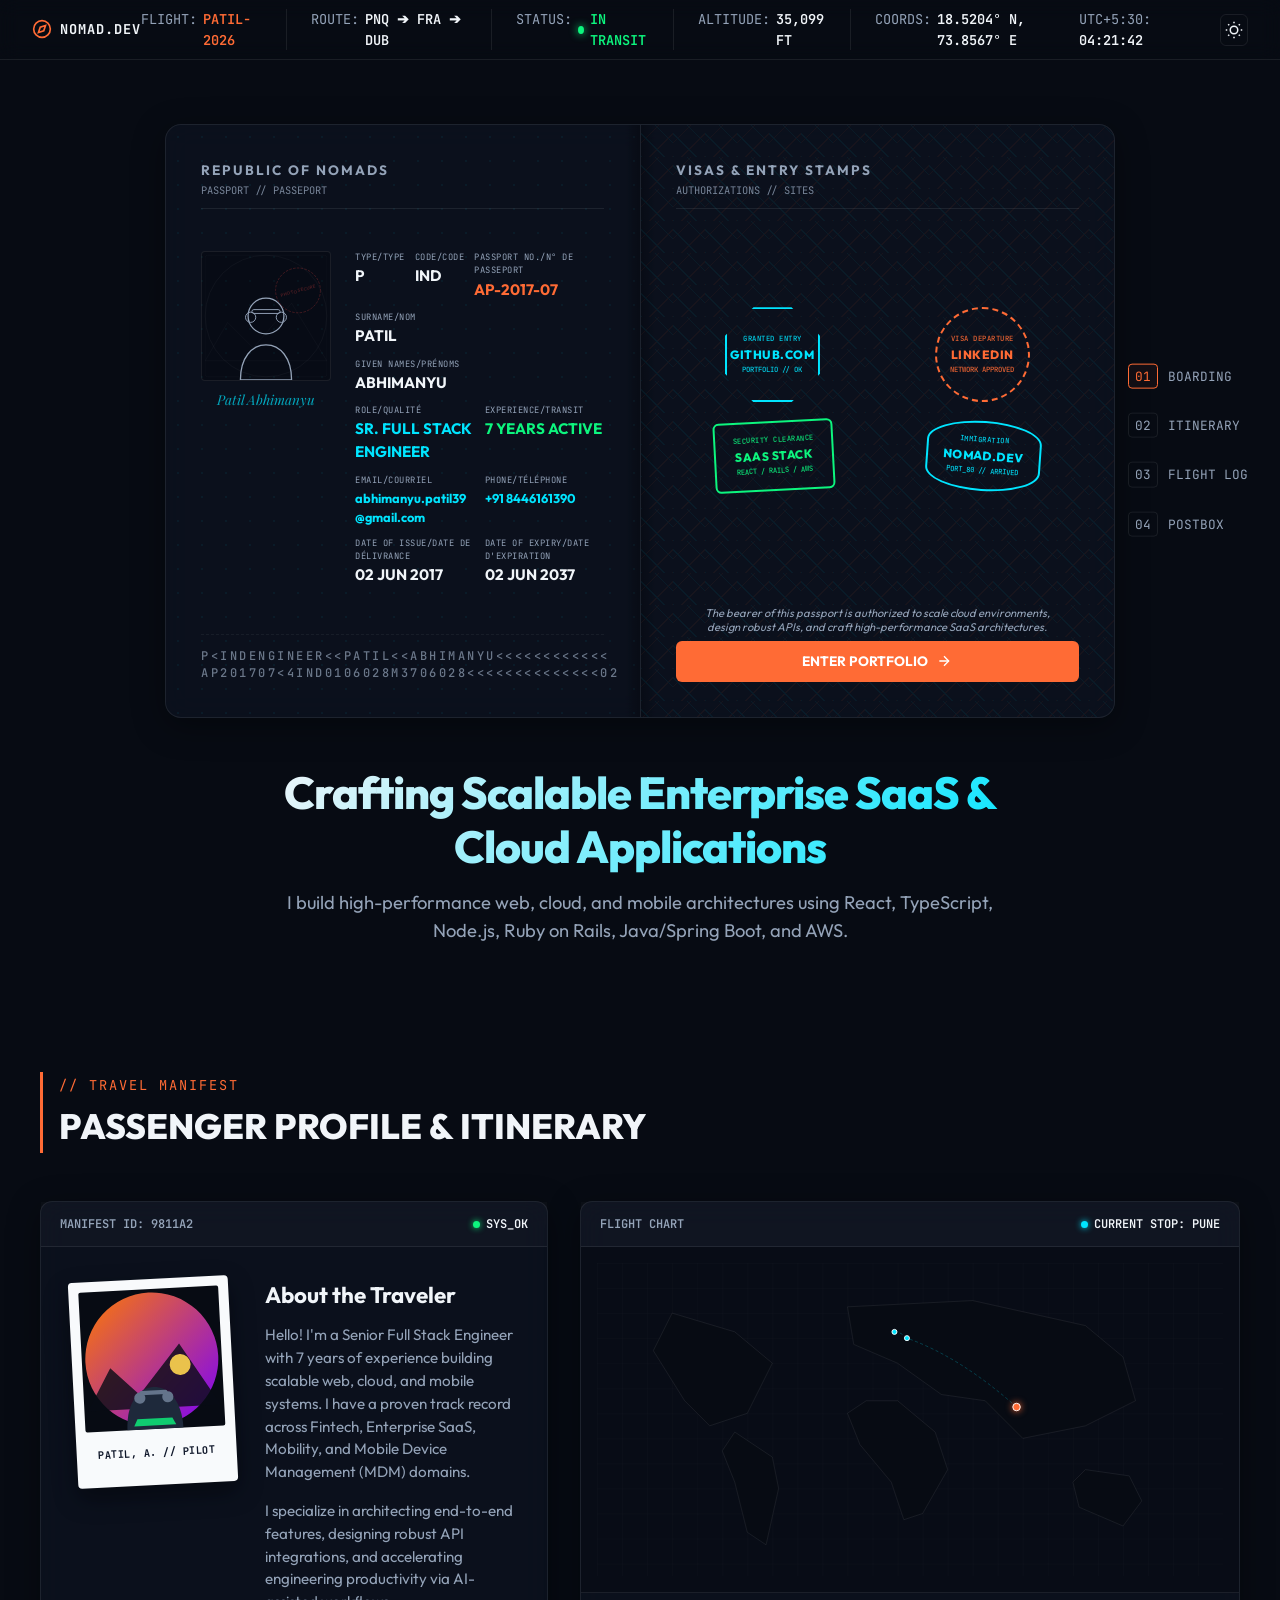
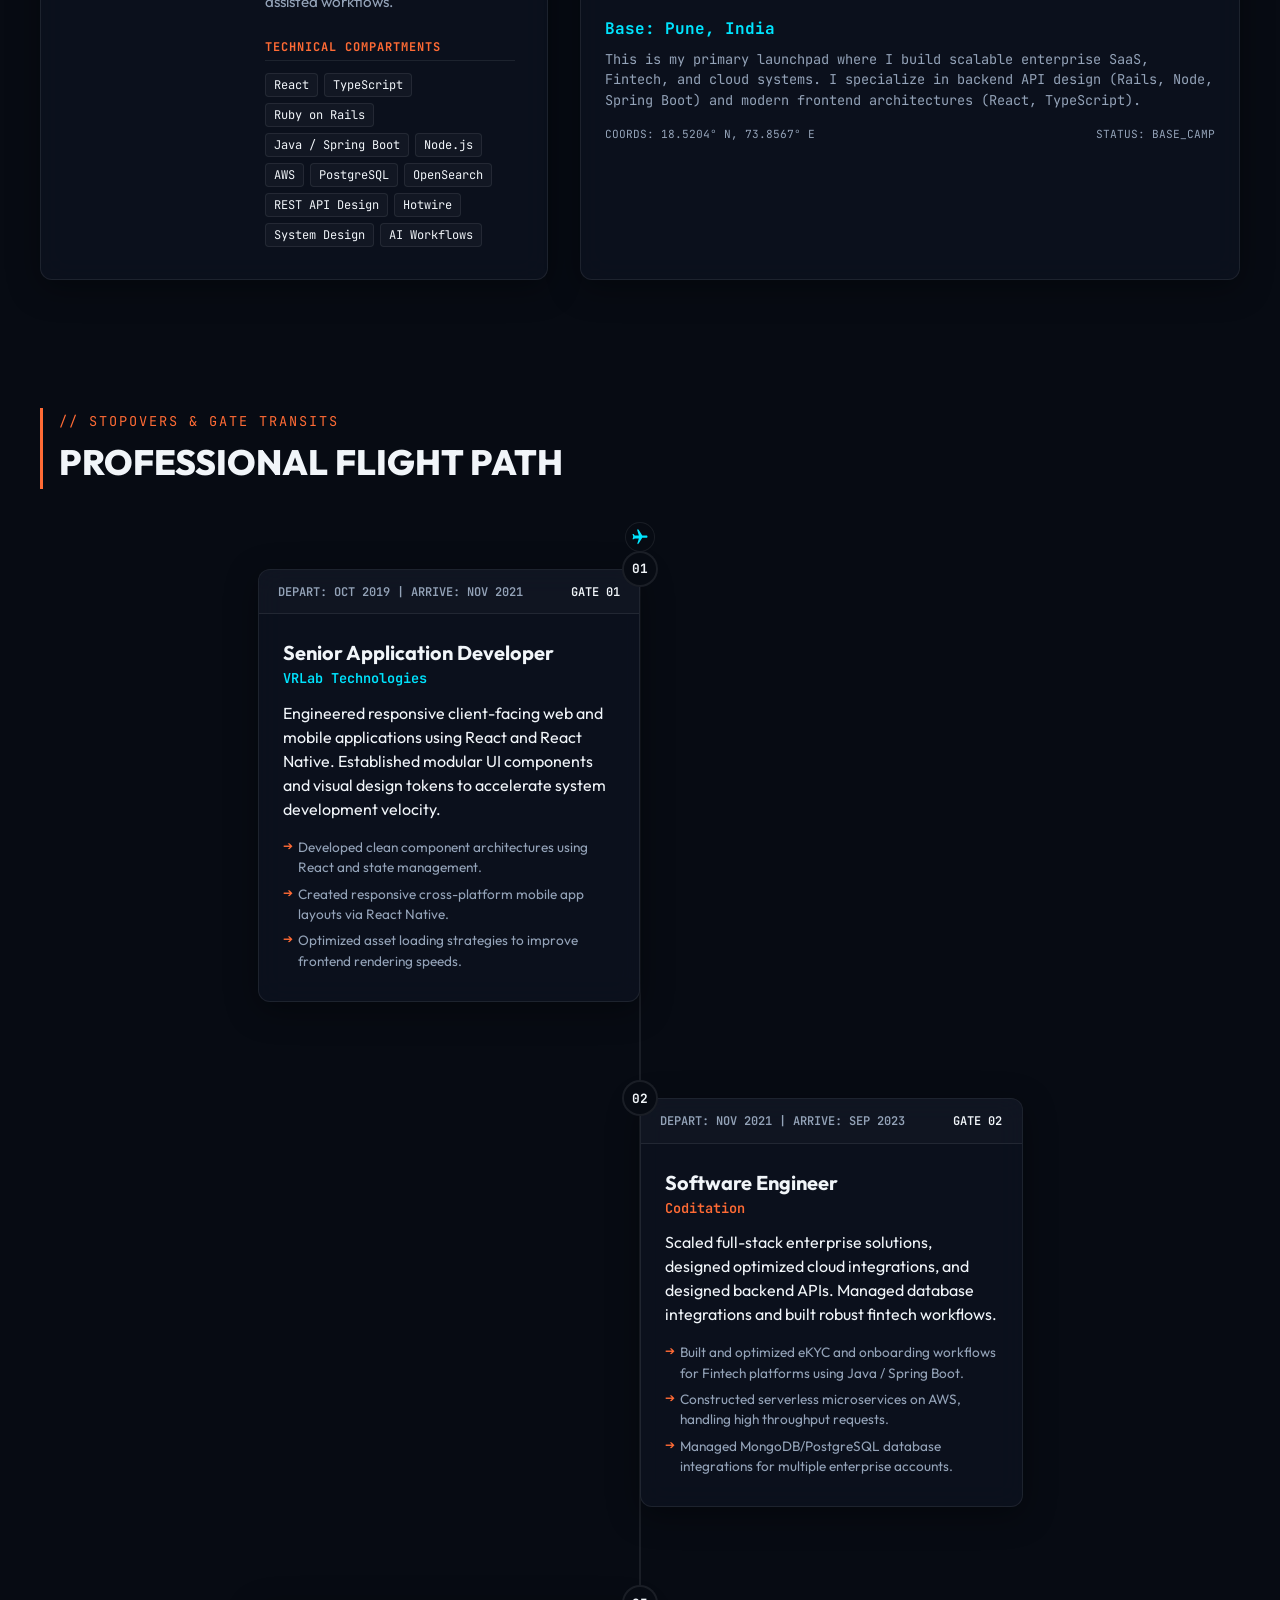
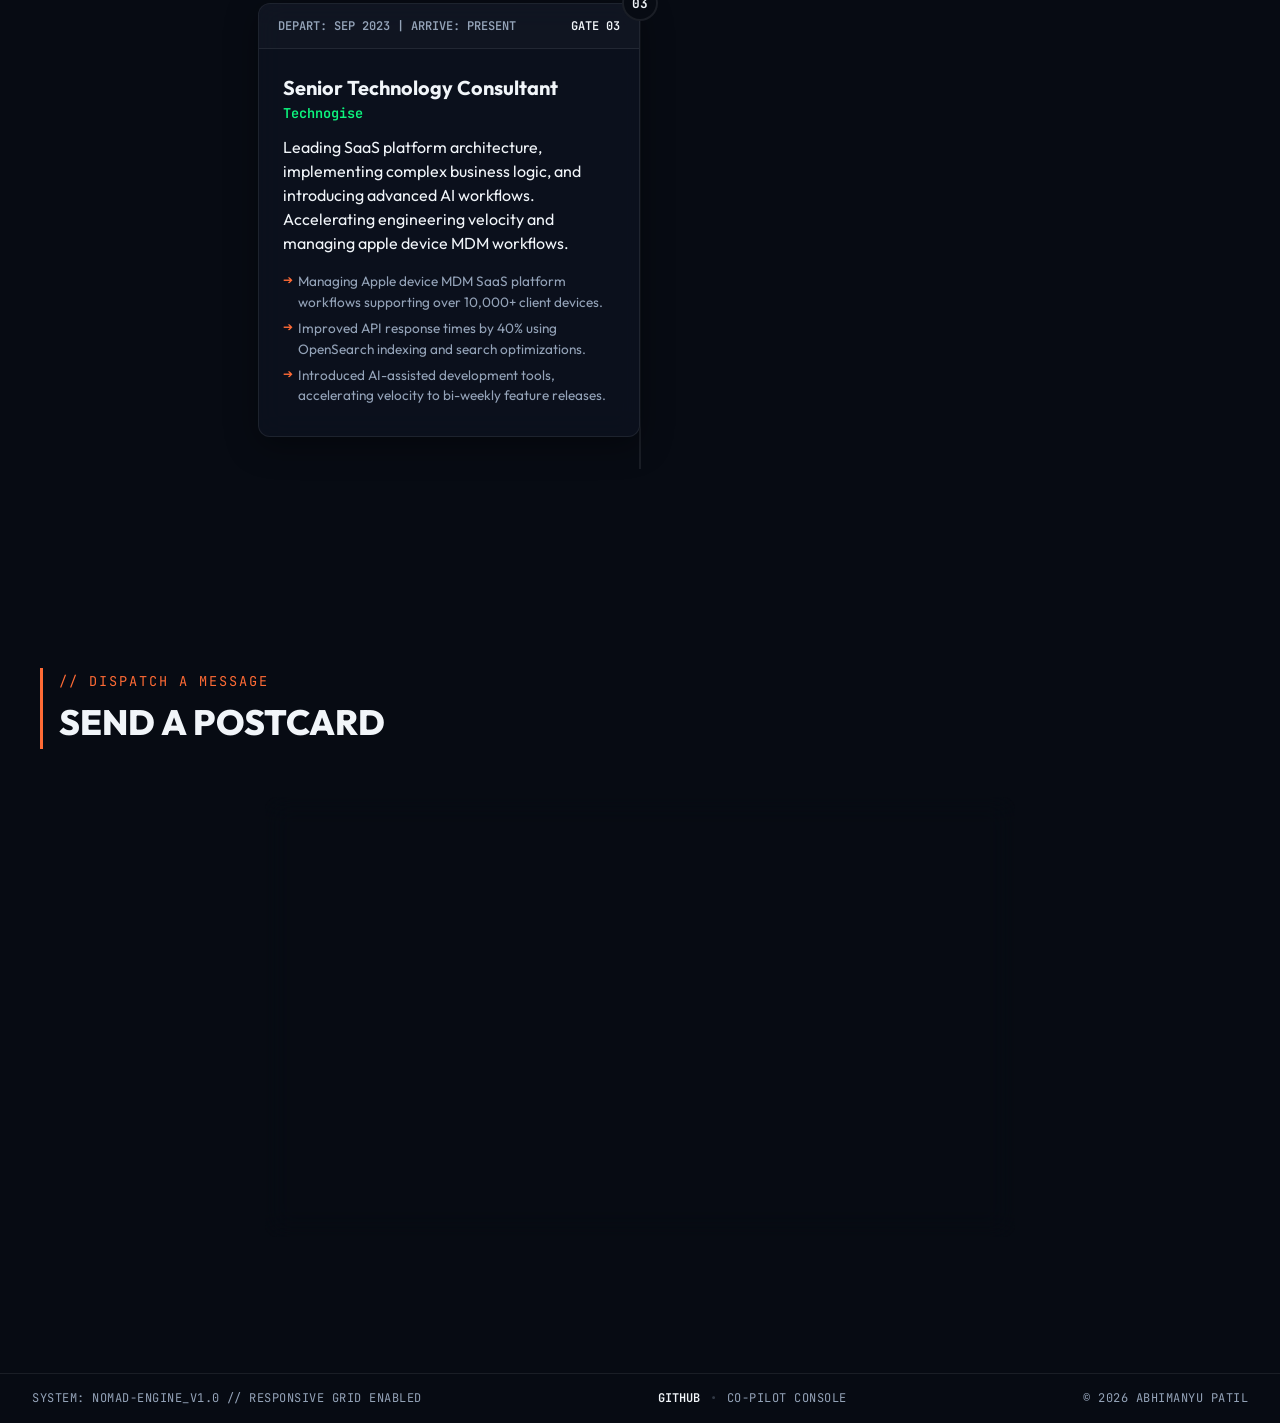
==== index.html @ 0f224705 "Initial commit: Digital Nomad Dashboard Portfolio" ====
<!DOCTYPE html>
<html lang="en">
<head>
  <meta charset="UTF-8">
  <meta name="viewport" content="width=device-width, initial-scale=1.0">
  <meta name="description" content="Personal Portfolio of Abhimanyu Patil - Software Engineer and Digital Nomad. Travel-inspired interactive web developer manifest.">
  <title>Abhimanyu Patil | Digital Nomad Portfolio</title>
  
  <!-- Modern Fonts -->
  <link rel="preconnect" href="https://fonts.googleapis.com">
  <link rel="preconnect" href="https://fonts.gstatic.com" crossorigin>
  <link href="https://fonts.googleapis.com/css2?family=Outfit:wght@300;400;500;600;700;800&family=JetBrains+Mono:wght@300;400;500;600;700&family=Playfair+Display:ital,wght@1,400;1,500;1,600&display=swap" rel="stylesheet">
  
  <link rel="stylesheet" href="index.css">
  
  <!-- Prevent FOUC for user-selected or system color scheme -->
  <meta name="color-scheme" content="dark">
  <script>
    {
      const colorScheme = localStorage.getItem("color-scheme") || "dark";
      document.querySelector('meta[name="color-scheme"]').content = colorScheme;
      if (colorScheme === 'light') {
        document.documentElement.classList.add('light-mode');
      }
    }
  </script>
</head>
<body>
  
  <!-- Page Loader Overlay -->
  <div id="page-loader" class="page-loader">
    <div class="loader-content">
      <svg class="loader-plane" viewBox="0 0 24 24" fill="currentColor">
        <path d="M21 16v-2l-8-5V3.5c0-.83-.67-1.5-1.5-1.5S10 2.67 10 3.5V9l-8 5v2l8-2.5V19l-2 1.5V22l3.5-1 3.5 1v-1.5L14 19v-5.5l8 2.5z"/>
      </svg>
      <h2 class="loader-title">NOMAD.DEV // BOOTING</h2>
      <div class="loader-console">
        <div class="console-line" id="loader-line-1">&gt; INITIALIZING NOMAD CORE_V1...</div>
        <div class="console-line" id="loader-line-2" style="opacity: 0;">&gt; SYNCING FLIGHT TELEMETRY...</div>
        <div class="console-line" id="loader-line-3" style="opacity: 0;">&gt; GENERATING PASSPORT CREDENTIALS...</div>
      </div>
      <div class="loader-progress-bar">
        <div class="loader-progress" id="loader-progress"></div>
      </div>
    </div>
  </div>

  <!-- Flight Instrument Status Banner (Header) -->
  <header class="dashboard-header" id="header-nav">
    <div class="hud-logo">
      <svg class="compass-icon" viewBox="0 0 24 24" fill="none" stroke="currentColor" stroke-width="2">
        <circle cx="12" cy="12" r="10"></circle>
        <polygon points="16.24,7.76 14.12,14.12 7.76,16.24 9.88,9.88"></polygon>
      </svg>
      <span class="brand-title">NOMAD.DEV</span>
    </div>
    
    <!-- Real-time Ticker Data -->
    <div class="dashboard-ticker">
      <div class="ticker-item">
        <span class="ticker-label">FLIGHT:</span>
        <span class="ticker-value text-orange">PATIL-2026</span>
      </div>
      <div class="ticker-item hide-mobile">
        <span class="ticker-label">ROUTE:</span>
        <span class="ticker-value">PNQ ➔ FRA ➔ DUB</span>
      </div>
      <div class="ticker-item">
        <span class="ticker-label">STATUS:</span>
        <span class="ticker-value text-green badge-pulse">IN TRANSIT</span>
      </div>
      <div class="ticker-item hide-tablet">
        <span class="ticker-label">ALTITUDE:</span>
        <span class="ticker-value" id="altitude-ticker">35,000 FT</span>
      </div>
      <div class="ticker-item hide-mobile">
        <span class="ticker-label">COORDS:</span>
        <span class="ticker-value" id="coords-ticker">28.5562° N, 77.1000° E</span>
      </div>
    </div>
    
    <!-- Time & Theme Controls -->
    <div class="header-controls">
      <div class="local-time-display">
        <span class="ticker-label">UTC+5:30:</span>
        <span class="ticker-value" id="clock-display">14:30:00</span>
      </div>
      <button class="theme-toggle-btn" aria-label="Toggle Light/Dark Theme" id="theme-toggle">
        <svg class="sun-icon" viewBox="0 0 24 24" fill="none" stroke="currentColor" stroke-width="2">
          <circle cx="12" cy="12" r="5"></circle>
          <line x1="12" y1="1" x2="12" y2="3"></line>
          <line x1="12" y1="21" x2="12" y2="23"></line>
          <line x1="4.22" y1="4.22" x2="5.64" y2="5.64"></line>
          <line x1="18.36" y1="18.36" x2="19.78" y2="19.78"></line>
          <line x1="1" y1="12" x2="3" y2="12"></line>
          <line x1="21" y1="12" x2="23" y2="12"></line>
          <line x1="4.22" y1="19.78" x2="5.64" y2="18.36"></line>
          <line x1="18.36" y1="5.64" x2="19.78" y2="4.22"></line>
        </svg>
      </button>
      <button class="mobile-menu-btn" aria-label="Toggle Menu" id="mobile-menu-toggle">
        <span></span>
        <span></span>
        <span></span>
      </button>
    </div>
  </header>

  <!-- Mobile Drawer Navigation -->
  <nav class="mobile-nav" id="mobile-nav-drawer" aria-hidden="true">
    <a href="#hero" class="mobile-nav-link">[ 01 : BOARDING ]</a>
    <a href="#about" class="mobile-nav-link">[ 02 : ITINERARY ]</a>
    <a href="#timeline" class="mobile-nav-link">[ 03 : FLIGHT LOG ]</a>
    <a href="#contact" class="mobile-nav-link">[ 04 : POSTBOX ]</a>
  </nav>

  <!-- Desktop HUD Overlay (Floating Side Navigation) -->
  <nav class="desktop-side-nav">
    <ul class="nav-links">
      <li><a href="#hero" class="active"><span class="nav-num">01</span><span class="nav-text">BOARDING</span></a></li>
      <li><a href="#about"><span class="nav-num">02</span><span class="nav-text">ITINERARY</span></a></li>
      <li><a href="#timeline"><span class="nav-num">03</span><span class="nav-text">FLIGHT LOG</span></a></li>
      <li><a href="#contact"><span class="nav-num">04</span><span class="nav-text">POSTBOX</span></a></li>
    </ul>
  </nav>

  <main>
    
    <!-- SECTION 1: HERO / BOARDING PASS -->
    <section id="hero" class="hero-section">
      <div class="hero-container">
        
        <!-- Passport Container -->
        <div class="passport-book shadow-glow">
          
          <!-- Left Page: Biodata Page -->
          <div class="passport-page page-bio">
            <div class="passport-watermark-bg"></div>
            
            <div class="passport-page-header">
              <span class="passport-header-country">REPUBLIC OF NOMADS</span>
              <span class="passport-header-doc">PASSPORT // PASSEPORT</span>
            </div>
            
            <div class="passport-bio-content">
              <!-- Passport Photo Frame -->
              <div class="passport-photo-container">
                <svg class="passport-photo-svg" viewBox="0 0 200 200">
                  <defs>
                    <linearGradient id="passportSunset" x1="0%" y1="0%" x2="100%" y2="100%">
                      <stop offset="0%" stop-color="#ff7a00" stop-opacity="0.15" />
                      <stop offset="100%" stop-color="#7a00ff" stop-opacity="0.15" />
                    </linearGradient>
                  </defs>
                  <rect width="190" height="190" x="5" y="5" rx="4" fill="none" stroke="rgba(255,255,255,0.03)" stroke-width="1"/>
                  <!-- Background skyline watermark -->
                  <circle cx="100" cy="100" r="95" fill="none" stroke="rgba(255,255,255,0.04)" stroke-width="1.5"/>
                  <!-- Mountain grid watermark -->
                  <path d="M5,170 L40,110 L80,150 L140,80 L195,170 Z" fill="none" stroke="rgba(255,255,255,0.04)" stroke-width="1"/>
                  <!-- Developer head outline in silhouette -->
                  <path d="M60,200 C60,165 78,145 100,145 C122,145 140,165 140,200 Z" fill="none" stroke="var(--text-secondary)" stroke-width="2"/>
                  <circle cx="100" cy="100" r="28" fill="none" stroke="var(--text-secondary)" stroke-width="2"/>
                  <!-- Headphones -->
                  <rect x="78" y="90" width="44" height="6" rx="3" fill="none" stroke="var(--text-secondary)" stroke-width="1.5"/>
                  <circle cx="76" cy="102" r="8" fill="none" stroke="var(--text-secondary)" stroke-width="1.5"/>
                  <circle cx="124" cy="102" r="8" fill="none" stroke="var(--text-secondary)" stroke-width="1.5"/>
                  <!-- Light red stamp watermark overlay -->
                  <circle cx="150" cy="60" r="35" fill="none" stroke="rgba(239, 68, 68, 0.25)" stroke-width="1.5" stroke-dasharray="4 2"/>
                  <text x="150" y="63" font-family="'Outfit', sans-serif" font-weight="700" font-size="7" fill="rgba(239, 68, 68, 0.25)" text-anchor="middle" transform="rotate(-15 150 60)">PHOTO SECURE</text>
                </svg>
                <div class="passport-photo-sig">Patil Abhimanyu</div>
              </div>
              
              <!-- Passport Details Grid -->
              <div class="passport-details-grid">
                <div class="details-row-triple">
                  <div class="details-cell">
                    <span class="passport-label">Type/Type</span>
                    <span class="passport-value font-mono">P</span>
                  </div>
                  <div class="details-cell">
                    <span class="passport-label">Code/Code</span>
                    <span class="passport-value font-mono">IND</span>
                  </div>
                  <div class="details-cell">
                    <span class="passport-label">Passport No./N° de passeport</span>
                    <span class="passport-value font-mono text-orange">AP-2017-07</span>
                  </div>
                </div>
                
                <div class="details-cell">
                  <span class="passport-label">Surname/Nom</span>
                  <span class="passport-value">PATIL</span>
                </div>
                
                <div class="details-cell">
                  <span class="passport-label">Given Names/Prénoms</span>
                  <span class="passport-value">ABHIMANYU</span>
                </div>
                
                <div class="details-row-double">
                  <div class="details-cell">
                    <span class="passport-label">Role/Qualité</span>
                    <span class="passport-value text-blue">SR. FULL STACK ENGINEER</span>
                  </div>
                  <div class="details-cell">
                    <span class="passport-label">Experience/Transit</span>
                    <span class="passport-value text-green">7 YEARS ACTIVE</span>
                  </div>
                </div>
                
                <div class="details-row-double">
                  <div class="details-cell">
                    <span class="passport-label">Email/Courriel</span>
                    <span class="passport-value-small"><a href="mailto:abhimanyu.patil39@gmail.com" class="passport-link">abhimanyu.patil39@gmail.com</a></span>
                  </div>
                  <div class="details-cell">
                    <span class="passport-label">Phone/Téléphone</span>
                    <span class="passport-value-small"><a href="tel:+918446161390" class="passport-link">+91 8446161390</a></span>
                  </div>
                </div>
                
                <div class="details-row-double">
                  <div class="details-cell">
                    <span class="passport-label">Date of Issue/Date de délivrance</span>
                    <span class="passport-value font-mono">02 JUN 2017</span>
                  </div>
                  <div class="details-cell">
                    <span class="passport-label">Date of Expiry/Date d'expiration</span>
                    <span class="passport-value font-mono">02 JUN 2037</span>
                  </div>
                </div>
              </div>
            </div>
            
            <!-- Machine Readable Zone (MRZ) -->
            <div class="passport-mrz">
              <div class="mrz-line">P&lt;INDENGINEER&lt;&lt;PATIL&lt;&lt;ABHIMANYU&lt;&lt;&lt;&lt;&lt;&lt;&lt;&lt;&lt;&lt;&lt;&lt;</div>
              <div class="mrz-line">AP201707&lt;4IND0106028M3706028&lt;&lt;&lt;&lt;&lt;&lt;&lt;&lt;&lt;&lt;&lt;&lt;&lt;&lt;02</div>
            </div>
          </div>
          
          <!-- Right Page: Visa & Social Permits Page -->
          <div class="passport-page page-visa">
            <div class="passport-watermark-bg visa-grid"></div>
            
            <div class="passport-page-header">
              <span class="passport-header-country">VISAS & ENTRY STAMPS</span>
              <span class="passport-header-doc">AUTHORIZATIONS // SITES</span>
            </div>
            
            <div class="visa-stamps-container">
              <!-- Row 1: GitHub / LinkedIn Stamp Badges -->
              <div class="visa-row">
                <a href="https://github.com/abhimanyuPatil/" target="_blank" rel="noopener noreferrer" class="visa-stamp stamp-octagonal stamp-blue" aria-label="Visit GitHub Profile">
                  <span class="visa-stamp-label">GRANTED ENTRY</span>
                  <span class="visa-stamp-main">GITHUB.COM</span>
                  <span class="visa-stamp-sub">PORTFOLIO // OK</span>
                </a>
                
                <a href="https://www.linkedin.com/in/abhimanyu-patil91/" target="_blank" rel="noopener noreferrer" class="visa-stamp stamp-circular stamp-orange" aria-label="Visit LinkedIn Profile">
                  <span class="visa-stamp-label">VISA DEPARTURE</span>
                  <span class="visa-stamp-main">LINKEDIN</span>
                  <span class="visa-stamp-sub">NETWORK APPROVED</span>
                </a>
              </div>
              
              <!-- Row 2: Tech stack stamps watermarks -->
              <div class="visa-row">
                <div class="visa-stamp stamp-rectangular stamp-green">
                  <span class="visa-stamp-label">SECURITY CLEARANCE</span>
                  <span class="visa-stamp-main">SAAS STACK</span>
                  <span class="visa-stamp-sub">REACT / RAILS / AWS</span>
                </div>
                
                <div class="visa-stamp stamp-elliptical stamp-blue">
                  <span class="visa-stamp-label">IMMIGRATION</span>
                  <span class="visa-stamp-main">NOMAD.DEV</span>
                  <span class="visa-stamp-sub">PORT_80 // ARRIVED</span>
                </div>
              </div>
            </div>
            
            <div class="visa-footer-action">
              <p class="visa-declaration">The bearer of this passport is authorized to scale cloud environments, design robust APIs, and craft high-performance SaaS architectures.</p>
              <button class="passport-enter-btn" id="hero-board-btn">
                <span>ENTER PORTFOLIO</span>
                <svg viewBox="0 0 24 24" fill="none" stroke="currentColor" stroke-width="2">
                  <line x1="5" y1="12" x2="19" y2="12"></line>
                  <polyline points="12 5 19 12 12 19"></polyline>
                </svg>
              </button>
            </div>
          </div>
        </div>
        
        <!-- Scrolling Intro text below Boarding Pass -->
        <div class="hero-intro-text">
          <h1>Crafting Scalable Enterprise SaaS & Cloud Applications</h1>
          <p>I build high-performance web, cloud, and mobile architectures using React, TypeScript, Node.js, Ruby on Rails, Java/Spring Boot, and AWS.</p>
        </div>
        
      </div>
    </section>

    <!-- SECTION 2: ABOUT / TRAVEL ITINERARY -->
    <section id="about" class="about-section">
      <div class="section-container">
        
        <div class="section-header">
          <span class="section-subtitle">// TRAVEL MANIFEST</span>
          <h2 class="section-title">Passenger Profile & Itinerary</h2>
        </div>
        
        <div class="about-grid">
          <!-- Column 1: Passenger Manifest / Bio -->
          <div class="about-manifest-card glass-panel shadow-glow">
            <div class="card-header-accent">
              <span class="manifest-no">MANIFEST ID: 9811A2</span>
              <span class="status-indicator online">SYS_OK</span>
            </div>
            
            <div class="manifest-content">
              <div class="avatar-polaroid">
                <div class="polaroid-frame">
                  <!-- Custom SVG vector avatar of a developer under a sunset -->
                  <svg class="avatar-svg" viewBox="0 0 200 200">
                    <defs>
                      <linearGradient id="sunsetGrad" x1="0%" y1="0%" x2="100%" y2="100%">
                        <stop offset="0%" stop-color="#ff7a00" />
                        <stop offset="100%" stop-color="#7a00ff" />
                      </linearGradient>
                    </defs>
                    <!-- Background sunset sky -->
                    <circle cx="100" cy="100" r="95" fill="url(#sunsetGrad)"/>
                    <!-- Mountain silhouette background -->
                    <path d="M5,170 L40,110 L80,150 L140,80 L195,170 Z" fill="#080c14" opacity="0.8"/>
                    <!-- Sun disk -->
                    <circle cx="140" cy="110" r="15" fill="#ffd54f" opacity="0.9"/>
                    <!-- Developer silhouette in foreground -->
                    <path d="M60,200 C60,160 80,140 100,140 C120,140 140,160 140,200 Z" fill="#1e293b"/>
                    <!-- Laptop outline screen glow -->
                    <path d="M70,195 L130,195 L125,185 L75,185 Z" fill="#0df57e" opacity="0.8"/>
                    <!-- Headphones -->
                    <rect x="80" y="145" width="40" height="6" rx="3" fill="#64748b"/>
                    <circle cx="80" cy="155" r="8" fill="#64748b"/>
                    <circle cx="120" cy="155" r="8" fill="#64748b"/>
                  </svg>
                  <div class="polaroid-label">PATIL, A. // PILOT</div>
                </div>
              </div>
              
              <div class="manifest-text">
                <h3>About the Traveler</h3>
                <p>Hello! I'm a Senior Full Stack Engineer with 7 years of experience building scalable web, cloud, and mobile systems. I have a proven track record across Fintech, Enterprise SaaS, Mobility, and Mobile Device Management (MDM) domains.</p>
                <p>I specialize in architecting end-to-end features, designing robust API integrations, and accelerating engineering productivity via AI-assisted workflows.</p>
                
                <h4 class="manifest-subheading">TECHNICAL COMPARTMENTS</h4>
                <div class="skill-tags">
                  <span class="skill-tag">React</span>
                  <span class="skill-tag">TypeScript</span>
                  <span class="skill-tag">Ruby on Rails</span>
                  <span class="skill-tag">Java / Spring Boot</span>
                  <span class="skill-tag">Node.js</span>
                  <span class="skill-tag">AWS</span>
                  <span class="skill-tag">PostgreSQL</span>
                  <span class="skill-tag">OpenSearch</span>
                  <span class="skill-tag">REST API Design</span>
                  <span class="skill-tag">Hotwire</span>
                  <span class="skill-tag">System Design</span>
                  <span class="skill-tag">AI Workflows</span>
                </div>
              </div>
            </div>
          </div>
          
          <!-- Column 2: Interactive Travel Map -->
          <div class="about-map-card glass-panel shadow-glow">
            <div class="card-header-accent">
              <span class="manifest-no">FLIGHT CHART</span>
              <span class="status-indicator location" id="active-location-name">CURRENT STOP: PUNE</span>
            </div>
            
            <div class="map-container">
              <!-- World Map Outline SVG with plotted points -->
              <svg class="world-map-svg" viewBox="0 0 1000 500" xmlns="http://www.w3.org/2000/svg">
                <!-- Grid lines to evoke coordinate chart -->
                <defs>
                  <pattern id="grid" width="40" height="40" patternUnits="userSpaceOnUse">
                    <path d="M 40 0 L 0 0 0 40" fill="none" stroke="rgba(255,255,255,0.03)" stroke-width="1"/>
                  </pattern>
                </defs>
                <rect width="100%" height="100%" fill="url(#grid)" />
                
                <!-- World Map Continent Silhouettes (Sleek Minimal Geometries) -->
                <!-- North America -->
                <path class="map-land" d="M120,80 L220,110 L280,160 L240,240 L180,260 L140,220 L90,140 Z" />
                <!-- South America -->
                <path class="map-land" d="M220,270 L280,310 L290,360 L270,450 L240,430 L220,350 L200,300 Z" />
                <!-- Africa -->
                <path class="map-land" d="M430,220 L480,220 L540,270 L560,330 L520,400 L490,410 L470,350 L420,290 L400,240 Z" />
                <!-- Eurasia / Europe / Asia -->
                <path class="map-land" d="M400,70 L600,60 L780,100 L840,150 L860,220 L780,260 L680,280 L620,220 L550,210 L480,160 L410,130 Z" />
                <!-- Australia -->
                <path class="map-land" d="M780,330 L850,340 L870,380 L840,420 L770,390 L760,350 Z" />
                
                <!-- Interactive Flight Lines -->
                <path class="map-flight-arc" id="arc-pune-frankfurt" d="M 670,230 Q 580,150 495,120" />
                <path class="map-flight-arc" id="arc-frankfurt-dublin" d="M 495,120 Q 485,110 475,110" />
                
                <!-- Coordinate Pin 1: Pune (Home Base) -->
                <g class="map-pin active" data-location="pune" transform="translate(670, 230)">
                  <circle class="pin-pulse" r="10"></circle>
                  <circle class="pin-dot" r="4"></circle>
                </g>
                
                <!-- Coordinate Pin 2: Frankfurt (Preferred Stopover) -->
                <g class="map-pin" data-location="frankfurt" transform="translate(495, 120)">
                  <circle class="pin-pulse" r="10"></circle>
                  <circle class="pin-dot" r="4"></circle>
                </g>
                
                <!-- Coordinate Pin 3: Dublin (Preferred Destination) -->
                <g class="map-pin" data-location="dublin" transform="translate(475, 110)">
                  <circle class="pin-pulse" r="10"></circle>
                  <circle class="pin-dot" r="4"></circle>
                </g>
              </svg>
            </div>
            
            <!-- Information Display for Hovered / Clicked Pin -->
            <div class="map-info-readout" id="map-readout-box">
              <h4 id="readout-title">Base: Pune, India</h4>
              <p id="readout-details">This is my primary launchpad where I build scalable enterprise SaaS, Fintech, and cloud systems. I specialize in backend API design (Rails, Node, Spring Boot) and modern frontend architectures (React, TypeScript).</p>
              <div class="readout-meta">
                <span>COORDS: 18.5204° N, 73.8567° E</span>
                <span>STATUS: BASE_CAMP</span>
              </div>
            </div>
          </div>
        </div>
        
      </div>
    </section>

    <!-- SECTION 3: TIMELINE / FLIGHT LOG -->
    <section id="timeline" class="timeline-section">
      <div class="section-container">
        
        <div class="section-header">
          <span class="section-subtitle">// STOPOVERS & GATE TRANSITS</span>
          <h2 class="section-title">Professional Flight Path</h2>
        </div>
        
        <!-- Experience Map / Flight Path Timeline -->
        <div class="timeline-container">
          
          <!-- Animated flight route line -->
          <div class="timeline-route-line-bg"></div>
          <div class="timeline-route-line-active" id="active-flight-line"></div>
          
          <!-- Tiny Airplane that follows scroll -->
          <div class="scrolling-airplane" id="scroll-airplane">
            <svg viewBox="0 0 24 24" fill="currentColor">
              <path d="M21 16v-2l-8-5V3.5c0-.83-.67-1.5-1.5-1.5S10 2.67 10 3.5V9l-8 5v2l8-2.5V19l-2 1.5V22l3.5-1 3.5 1v-1.5L14 19v-5.5l8 2.5z"/>
            </svg>
          </div>
          
          <!-- Stop 1: Senior Application Developer (Left side) -->
          <div class="timeline-item stop-left" id="timeline-stop-1">
            <div class="timeline-badge">
              <span class="stop-number">01</span>
            </div>
            
            <div class="timeline-content-card glass-panel shadow-glow">
              <div class="card-header-accent">
                <span class="manifest-no">DEPART: OCT 2019 | ARRIVE: NOV 2021</span>
                <span class="terminal-gate">GATE 01</span>
              </div>
              <div class="card-body-content">
                <h3 class="role-title">Senior Application Developer</h3>
                <h4 class="company-name text-blue">VRLab Technologies</h4>
                <p>Engineered responsive client-facing web and mobile applications using React and React Native. Established modular UI components and visual design tokens to accelerate system development velocity.</p>
                
                <ul class="achievements-list">
                  <li>Developed clean component architectures using React and state management.</li>
                  <li>Created responsive cross-platform mobile app layouts via React Native.</li>
                  <li>Optimized asset loading strategies to improve frontend rendering speeds.</li>
                </ul>
              </div>
              
              <!-- Passport Stamp Overlay -->
              <div class="passport-stamp stamp-blue" id="stamp-gate-1">
                <div class="stamp-border">
                  <span class="stamp-text-top">TRANSIT GRANTED</span>
                  <span class="stamp-text-center">GATE 01 // OK</span>
                  <span class="stamp-text-bottom">VRLAB.TECH</span>
                </div>
              </div>
            </div>
          </div>
          
          <!-- Stop 2: Software Engineer (Right side) -->
          <div class="timeline-item stop-right" id="timeline-stop-2">
            <div class="timeline-badge">
              <span class="stop-number">02</span>
            </div>
            
            <div class="timeline-content-card glass-panel shadow-glow">
              <div class="card-header-accent">
                <span class="manifest-no">DEPART: NOV 2021 | ARRIVE: SEP 2023</span>
                <span class="terminal-gate">GATE 02</span>
              </div>
              <div class="card-body-content">
                <h3 class="role-title">Software Engineer</h3>
                <h4 class="company-name text-orange">Coditation</h4>
                <p>Scaled full-stack enterprise solutions, designed optimized cloud integrations, and designed backend APIs. Managed database integrations and built robust fintech workflows.</p>
                
                <ul class="achievements-list">
                  <li>Built and optimized eKYC and onboarding workflows for Fintech platforms using Java / Spring Boot.</li>
                  <li>Constructed serverless microservices on AWS, handling high throughput requests.</li>
                  <li>Managed MongoDB/PostgreSQL database integrations for multiple enterprise accounts.</li>
                </ul>
              </div>
              
              <!-- Passport Stamp Overlay -->
              <div class="passport-stamp stamp-orange" id="stamp-gate-2">
                <div class="stamp-border-double">
                  <span class="stamp-text-top">IMMIGRATION</span>
                  <span class="stamp-text-center">PASSED SEC</span>
                  <span class="stamp-text-bottom">CODITATION.2023</span>
                </div>
              </div>
            </div>
          </div>

          <!-- Stop 3: Senior Technology Consultant (Left side) -->
          <div class="timeline-item stop-left" id="timeline-stop-3">
            <div class="timeline-badge">
              <span class="stop-number">03</span>
            </div>
            
            <div class="timeline-content-card glass-panel shadow-glow">
              <div class="card-header-accent">
                <span class="manifest-no">DEPART: SEP 2023 | ARRIVE: PRESENT</span>
                <span class="terminal-gate">GATE 03</span>
              </div>
              <div class="card-body-content">
                <h3 class="role-title">Senior Technology Consultant</h3>
                <h4 class="company-name text-green">Technogise</h4>
                <p>Leading SaaS platform architecture, implementing complex business logic, and introducing advanced AI workflows. Accelerating engineering velocity and managing apple device MDM workflows.</p>
                
                <ul class="achievements-list">
                  <li>Managing Apple device MDM SaaS platform workflows supporting over 10,000+ client devices.</li>
                  <li>Improved API response times by 40% using OpenSearch indexing and search optimizations.</li>
                  <li>Introduced AI-assisted development tools, accelerating velocity to bi-weekly feature releases.</li>
                </ul>
              </div>
              
              <!-- Passport Stamp Overlay -->
              <div class="passport-stamp stamp-green" id="stamp-gate-3">
                <div class="stamp-border">
                  <span class="stamp-text-top">ENTRY GRANTED</span>
                  <span class="stamp-text-center">GATE 03 // OK</span>
                  <span class="stamp-text-bottom">TECHNOGISE.DEV</span>
                </div>
              </div>
            </div>
          </div>
          
        </div>
        
      </div>
    </section>

    <!-- SECTION 4: CONTACT / DIGITAL POSTCARD -->
    <section id="contact" class="contact-section">
      <div class="section-container">
        
        <div class="section-header">
          <span class="section-subtitle">// DISPATCH A MESSAGE</span>
          <h2 class="section-title">Send a Postcard</h2>
        </div>
        
        <!-- Postcard flip card container -->
        <div class="postcard-wrapper">
          <div class="postcard" id="postcard-card">
            
            <!-- Front of the postcard -->
            <div class="postcard-front glass-panel shadow-glow">
              <div class="postcard-art-container">
                <!-- Gorgeous Vector Sunset & Mountain scenery -->
                <svg class="postcard-illustration" viewBox="0 0 600 350" fill="none" xmlns="http://www.w3.org/2000/svg">
                  <defs>
                    <linearGradient id="skyGrad" x1="300" y1="0" x2="300" y2="350" gradientUnits="userSpaceOnUse">
                      <stop offset="0%" stop-color="#0b132b" />
                      <stop offset="40%" stop-color="#1c2541" />
                      <stop offset="70%" stop-color="#ff7a00" />
                      <stop offset="100%" stop-color="#ff007a" />
                    </linearGradient>
                    <linearGradient id="mountainGrad" x1="300" y1="200" x2="300" y2="350" gradientUnits="userSpaceOnUse">
                      <stop offset="0%" stop-color="#080c14" />
                      <stop offset="100%" stop-color="#1e293b" />
                    </linearGradient>
                  </defs>
                  
                  <!-- Sky background -->
                  <rect width="600" height="350" rx="12" fill="url(#skyGrad)"/>
                  
                  <!-- Grid patterns in background representing digital traveler theme -->
                  <path d="M 0,50 L 600,50 M 0,100 L 600,100 M 0,150 L 600,150 M 0,200 L 600,200 M 0,250 L 600,250 M 0,300 L 600,300" stroke="rgba(255,255,255,0.03)" stroke-width="1"/>
                  <path d="M 100,0 L 100,350 M 200,0 L 200,350 M 300,0 L 300,350 M 400,0 L 400,350 M 500,0 L 500,350" stroke="rgba(255,255,255,0.03)" stroke-width="1"/>
                  
                  <!-- Glowing sun -->
                  <circle cx="300" cy="180" r="50" fill="#ffd54f" opacity="0.8"/>
                  <circle cx="300" cy="180" r="70" fill="#ff7a00" opacity="0.3"/>
                  
                  <!-- Distant mountains -->
                  <path d="M 0,280 L 120,180 L 250,260 L 400,140 L 600,310 L 600,350 L 0,350 Z" fill="url(#mountainGrad)"/>
                  
                  <!-- Foreground detailed wireframe grids / terrain lines -->
                  <path d="M 0,320 Q 150,290 300,320 T 600,320 L 600,350 L 0,350 Z" fill="#0c111d" opacity="0.9"/>
                  
                  <!-- Dotted route arc -->
                  <path d="M 80,280 Q 300,100 520,280" stroke="#0df57e" stroke-width="2" stroke-dasharray="8 6"/>
                  <circle cx="80" cy="280" r="5" fill="#0df57e"/>
                  <circle cx="520" cy="280" r="5" fill="#0df57e"/>
                  
                  <!-- Flight icon along path -->
                  <g transform="translate(300, 190) rotate(15)">
                    <path d="M 0,-10 L 8,-3 L 3,-3 L 4,2 L 1,1 L 2,4 L 0,3 L -2,4 L -1,1 L -4,2 L -3,-3 L -8,-3 Z" fill="#0df57e" transform="scale(1.5)"/>
                  </g>
                  
                  <!-- Beautiful retro text banner -->
                  <rect x="180" y="270" width="240" height="40" rx="6" fill="rgba(8,12,20,0.85)" stroke="rgba(255,255,255,0.1)"/>
                  <text x="300" y="295" font-family="'Outfit', sans-serif" font-weight="700" font-size="16" fill="#f3f4f6" text-anchor="middle" letter-spacing="2">GREETINGS FROM PORT 80</text>
                </svg>
              </div>
              <div class="postcard-front-instructions">
                <span class="badge-hud">POSTAL SERVICE</span>
                <span class="action-prompt">CLICK POSTCARD TO WRITE MESSAGE ➔</span>
              </div>
            </div>
            
            <!-- Back of the postcard (Form) -->
            <div class="postcard-back glass-panel">
              <form class="postcard-form" id="contact-form" action="#" method="POST">
                
                <!-- Left Hand Side: Handwriting fields -->
                <div class="postcard-left">
                  <div class="form-instructions">
                    <span class="handwritten">Write your message below:</span>
                  </div>
                  
                  <div class="form-field">
                    <label for="form-name" class="handwritten-label">Dear Abhimanyu,</label>
                    <textarea id="form-msg" name="message" class="handwritten-input" placeholder="Type your message here..." required rows="5"></textarea>
                  </div>
                  
                  <div class="form-field inline-fields">
                    <span class="handwritten-label">Sincerely,</span>
                    <input type="text" id="form-name" name="name" class="handwritten-input" placeholder="Your Name" required>
                  </div>
                  <div class="form-field">
                    <input type="email" id="form-email" name="email" class="handwritten-input" placeholder="Your Email Address" required>
                  </div>
                </div>
                
                <!-- Divider in center -->
                <div class="postcard-divider"></div>
                
                <!-- Right Hand Side: Stamp, Address & Send button -->
                <div class="postcard-right">
                  <!-- Dotted Stamp Box -->
                  <div class="postcard-stamp-box" id="stamp-interactive-trigger">
                    <div class="inner-dotted-border">
                      <span class="stamp-prompt">PLACE STAMP HERE</span>
                      <!-- Stamp graphics (Fills in when clicked or on send) -->
                      <svg class="stamp-artwork" viewBox="0 0 100 100" id="contact-stamp-graphic">
                        <rect x="5" y="5" width="90" height="90" rx="4" fill="#080c14" stroke="#ff7a00" stroke-width="2"/>
                        <circle cx="50" cy="50" r="30" fill="none" stroke="#ff7a00" stroke-width="1" stroke-dasharray="4 2"/>
                        <polygon points="50,25 57,40 73,43 61,54 65,70 50,62 35,70 39,54 27,43 43,40" fill="#ff7a00"/>
                        <text x="50" y="90" font-family="'Outfit', sans-serif" font-weight="700" font-size="9" fill="#f3f4f6" text-anchor="middle">NOMAD POST</text>
                      </svg>
                    </div>
                  </div>
                  
                  <!-- Postmark over the stamp (Hidden initially, animates visible on success) -->
                  <div class="postal-cancellation-mark" id="cancellation-mark">
                    <svg viewBox="0 0 120 120">
                      <circle cx="60" cy="60" r="45" fill="none" stroke="rgba(239, 68, 68, 0.7)" stroke-width="2"/>
                      <circle cx="60" cy="60" r="38" fill="none" stroke="rgba(239, 68, 68, 0.7)" stroke-width="1"/>
                      <line x1="10" y1="40" x2="110" y2="40" stroke="rgba(239, 68, 68, 0.7)" stroke-width="1.5"/>
                      <line x1="5" y1="60" x2="115" y2="60" stroke="rgba(239, 68, 68, 0.7)" stroke-width="1.5"/>
                      <line x1="10" y1="80" x2="110" y2="80" stroke="rgba(239, 68, 68, 0.7)" stroke-width="1.5"/>
                      <text x="60" y="53" font-family="'Outfit', sans-serif" font-size="8" font-weight="600" fill="rgba(239, 68, 68, 0.7)" text-anchor="middle">PUNE (PNQ)</text>
                      <text x="60" y="73" font-family="'Outfit', sans-serif" font-size="8" font-weight="600" fill="rgba(239, 68, 68, 0.7)" text-anchor="middle">DISPATCHED</text>
                    </svg>
                  </div>
                  
                  <!-- Address Box -->
                  <div class="address-container">
                    <div class="address-line handwritten-label">To:</div>
                    <div class="address-line handwritten">Abhimanyu Patil</div>
                    <div class="address-line handwritten">Suite 404, Dev Terminal</div>
                    <div class="address-line handwritten">World Wide Web</div>
                  </div>
                  
                  <!-- Submit Button -->
                  <button type="submit" class="submit-postcard-btn" id="postcard-send-btn">
                    <span>DISPATCH POSTCARD</span>
                    <svg class="send-plane-icon" viewBox="0 0 24 24" fill="currentColor">
                      <path d="M2.01 21L23 12 2.01 3 2 10l15 2-15 2z"/>
                    </svg>
                  </button>
                  
                  <!-- Return Button to Flip back -->
                  <button type="button" class="flip-back-btn" id="postcard-flip-back">
                    ➔ Show Picture Side
                  </button>
                </div>
                
              </form>
            </div>
            
          </div>
        </div>
        
      </div>
    </section>

  </main>

  <!-- Dashboard Footer -->
  <footer class="dashboard-footer">
    <div class="footer-left">
      <span class="footer-meta">SYSTEM: NOMAD-ENGINE_V1.0</span>
      <span class="footer-meta hide-mobile">// RESPONSIVE GRID ENABLED</span>
    </div>
    
    <div class="footer-links">
      <a href="https://github.com" target="_blank" rel="noopener noreferrer">GITHUB</a>
      <span class="footer-separator">•</span>
      <span class="footer-meta">CO-PILOT CONSOLE</span>
    </div>
    
    <div class="footer-right">
      <span class="footer-meta">© 2026 ABHIMANYU PATIL</span>
    </div>
  </footer>

  <script src="index.js"></script>
</body>
</html>
---- index.css ----
/* --- MODERN WEB DESIGN SYSTEM & GLOBAL RESET --- */
*, *::before, *::after {
  box-sizing: border-box;
  margin: 0;
  padding: 0;
}

/* Custom Properties for Theming */
:root {
  /* Default Dark Mode */
  --bg-primary: #070b13;
  --bg-secondary: #0d1220;
  --bg-card: rgba(13, 19, 33, 0.7);
  --border-color: rgba(255, 255, 255, 0.08);
  --text-primary: #f1f5f9;
  --text-secondary: #94a3b8;
  --accent-orange: #ff6b35;
  --accent-green: #0df57e;
  --accent-blue: #00e5ff;
  --accent-blue-rgb: 0, 229, 255;
  --accent-orange-rgb: 255, 107, 53;
  --glow-color: rgba(255, 107, 53, 0.25);
  --glass-blur: blur(14px);
  --card-shadow: 0 8px 32px 0 rgba(0, 0, 0, 0.37);
  --border-glow: 0 0 10px rgba(0, 229, 255, 0.15);
}

/* Explicit Light Mode Override */
.light-mode {
  --bg-primary: #f8fafc;
  --bg-secondary: #f1f5f9;
  --bg-card: rgba(255, 255, 255, 0.8);
  --border-color: rgba(15, 23, 42, 0.08);
  --text-primary: #0f172a;
  --text-secondary: #475569;
  --accent-orange: #ea580c;
  --accent-green: #16a34a;
  --accent-blue: #0284c7;
  --accent-blue-rgb: 2, 132, 199;
  --accent-orange-rgb: 234, 88, 12;
  --glow-color: rgba(234, 88, 12, 0.15);
  --card-shadow: 0 8px 32px 0 rgba(148, 163, 184, 0.2);
  --border-glow: 0 0 10px rgba(2, 132, 199, 0.1);
}

/* Base Body Setup */
html {
  scroll-behavior: smooth;
  font-size: 16px;
}

body {
  background-color: var(--bg-primary);
  color: var(--text-primary);
  font-family: 'Outfit', sans-serif;
  line-height: 1.5;
  overflow-x: hidden;
  transition: background-color 0.4s ease, color 0.4s ease;
}

/* Selection and Accent Override */
::selection {
  background-color: var(--accent-orange);
  color: #fff;
}

/* Custom Scrollbars */
::-webkit-scrollbar {
  width: 8px;
}
::-webkit-scrollbar-track {
  background: var(--bg-primary);
}
::-webkit-scrollbar-thumb {
  background: var(--border-color);
  border-radius: 4px;
}
::-webkit-scrollbar-thumb:hover {
  background: var(--accent-orange);
}

/* --- UTILITY CLASSES --- */
.text-orange { color: var(--accent-orange); }
.text-green { color: var(--accent-green); }
.text-blue { color: var(--accent-blue); }
.text-right { text-align: right; }

.badge-pulse {
  display: inline-flex;
  align-items: center;
  gap: 6px;
}
.badge-pulse::before {
  content: '';
  width: 8px;
  height: 8px;
  border-radius: 50%;
  background-color: var(--accent-green);
  box-shadow: 0 0 8px var(--accent-green);
  animation: pulse-glow 1.5s infinite;
}

.shadow-glow {
  box-shadow: var(--card-shadow);
  transition: box-shadow 0.3s ease, border-color 0.3s ease;
}
.shadow-glow:hover {
  box-shadow: var(--card-shadow), var(--border-glow);
  border-color: rgba(var(--accent-blue-rgb), 0.3);
}

.glass-panel {
  background: var(--bg-card);
  backdrop-filter: var(--glass-blur);
  -webkit-backdrop-filter: var(--glass-blur);
  border: 1px solid var(--border-color);
  border-radius: 12px;
}

/* Core Animations */
@keyframes pulse-glow {
  0% { transform: scale(0.9); opacity: 0.6; }
  50% { transform: scale(1.2); opacity: 1; box-shadow: 0 0 12px var(--accent-green); }
  100% { transform: scale(0.9); opacity: 0.6; }
}

@keyframes map-pin-pulse {
  0% { transform: scale(0.5); opacity: 1; }
  100% { transform: scale(3); opacity: 0; }
}

@keyframes plane-fly {
  0% { transform: translateX(-5px); }
  50% { transform: translateX(5px); }
  100% { transform: translateX(-5px); }
}

/* --- DASHBOARD HEADER --- */
.dashboard-header {
  position: fixed;
  top: 0;
  left: 0;
  width: 100%;
  height: 60px;
  background: rgba(var(--bg-primary) == #070b13 ? 7 : 248, 10, 19, 0.7);
  backdrop-filter: blur(10px);
  -webkit-backdrop-filter: blur(10px);
  border-bottom: 1px solid var(--border-color);
  display: flex;
  align-items: center;
  justify-content: space-between;
  padding: 0 2rem;
  z-index: 1000;
  font-family: 'JetBrains Mono', monospace;
  font-size: 0.85rem;
}

.hud-logo {
  display: flex;
  align-items: center;
  gap: 8px;
  font-weight: 700;
  color: var(--text-primary);
  letter-spacing: 1px;
}

.compass-icon {
  width: 20px;
  height: 20px;
  color: var(--accent-orange);
  animation: rotate-compass 10s infinite linear;
}

@keyframes rotate-compass {
  from { transform: rotate(0deg); }
  to { transform: rotate(360deg); }
}

.dashboard-ticker {
  display: flex;
  gap: 1.5rem;
  align-items: center;
}

.ticker-item {
  display: flex;
  gap: 6px;
  border-right: 1px solid var(--border-color);
  padding-right: 1.5rem;
}
.ticker-item:last-child {
  border-right: none;
  padding-right: 0;
}

.ticker-label {
  color: var(--text-secondary);
}

.ticker-value {
  font-weight: 600;
}

.header-controls {
  display: flex;
  align-items: center;
  gap: 1rem;
}

.theme-toggle-btn {
  background: none;
  border: 1px solid var(--border-color);
  color: var(--text-primary);
  width: 32px;
  height: 32px;
  border-radius: 6px;
  display: flex;
  align-items: center;
  justify-content: center;
  cursor: pointer;
  transition: all 0.2s ease;
}
.theme-toggle-btn:hover {
  background: var(--border-color);
  border-color: var(--accent-orange);
  color: var(--accent-orange);
}

.sun-icon {
  width: 18px;
  height: 18px;
}

.mobile-menu-btn {
  display: none;
  flex-direction: column;
  gap: 5px;
  width: 30px;
  height: 30px;
  background: none;
  border: none;
  cursor: pointer;
  padding: 5px;
}

.mobile-menu-btn span {
  display: block;
  width: 100%;
  height: 2px;
  background-color: var(--text-primary);
  transition: all 0.3s ease;
}

/* Mobile Nav Drawer */
.mobile-nav {
  position: fixed;
  top: 60px;
  left: 0;
  width: 100%;
  background: var(--bg-primary);
  border-bottom: 1px solid var(--border-color);
  display: flex;
  flex-direction: column;
  padding: 1.5rem 2rem;
  gap: 1rem;
  z-index: 999;
  transform: translateY(-150%);
  transition: transform 0.4s cubic-bezier(0.16, 1, 0.3, 1);
  font-family: 'JetBrains Mono', monospace;
}

.mobile-nav.active {
  transform: translateY(0);
}

.mobile-nav-link {
  color: var(--text-secondary);
  text-decoration: none;
  font-weight: 500;
  font-size: 1.1rem;
}
.mobile-nav-link:hover {
  color: var(--accent-orange);
}

/* --- DESKTOP FLOATING SIDE NAV --- */
.desktop-side-nav {
  position: fixed;
  right: 2rem;
  top: 50%;
  transform: translateY(-50%);
  z-index: 999;
}

.nav-links {
  list-style: none;
  display: flex;
  flex-direction: column;
  gap: 1.5rem;
}

.nav-links a {
  display: flex;
  align-items: center;
  gap: 10px;
  text-decoration: none;
  color: var(--text-secondary);
  font-family: 'JetBrains Mono', monospace;
  font-size: 0.8rem;
  transition: all 0.3s ease;
  position: relative;
}

.nav-num {
  border: 1px solid var(--border-color);
  padding: 2px 6px;
  border-radius: 4px;
  transition: all 0.3s ease;
}

.nav-text {
  opacity: 0;
  transform: translateX(10px);
  transition: all 0.3s ease;
  white-space: nowrap;
}

.nav-links a:hover .nav-text,
.nav-links a.active .nav-text {
  opacity: 1;
  transform: translateX(0);
}

.nav-links a:hover .nav-num,
.nav-links a.active .nav-num {
  border-color: var(--accent-orange);
  color: var(--accent-orange);
  background: rgba(var(--accent-orange-rgb), 0.05);
}

/* --- MAIN CONTENT & SECTIONS --- */
main {
  margin-top: 60px;
}

section {
  min-height: calc(100vh - 60px);
  padding: 4rem 2rem;
  display: flex;
  align-items: center;
  justify-content: center;
  position: relative;
}

.section-container {
  width: 100%;
  max-width: 1200px;
  margin: 0 auto;
}

.section-header {
  margin-bottom: 3rem;
  border-left: 3px solid var(--accent-orange);
  padding-left: 1rem;
}

.section-subtitle {
  font-family: 'JetBrains Mono', monospace;
  font-size: 0.85rem;
  color: var(--accent-orange);
  letter-spacing: 2px;
}

.section-title {
  font-size: 2.2rem;
  font-weight: 800;
  margin-top: 0.25rem;
  text-transform: uppercase;
}

/* --- SECTION 1: HERO / BOARDING PASS --- */
.hero-section {
  display: flex;
  flex-direction: column;
}

.hero-container {
  width: 100%;
  max-width: 1000px;
  margin: 0 auto;
  display: flex;
  flex-direction: column;
  gap: 3rem;
  align-items: center;
}

/* Passport Styles */
.passport-book {
  background: var(--bg-card);
  backdrop-filter: var(--glass-blur);
  -webkit-backdrop-filter: var(--glass-blur);
  border: 1px solid var(--border-color);
  border-radius: 16px;
  width: 100%;
  max-width: 950px;
  display: flex;
  overflow: hidden;
  position: relative;
  aspect-ratio: 1.6 / 1;
}

.passport-page {
  flex: 1;
  padding: 2.2rem;
  position: relative;
  overflow: hidden;
  display: flex;
  flex-direction: column;
  justify-content: space-between;
}

.page-bio {
  border-right: 1px solid var(--border-color);
  position: relative;
}

/* Center binding folder effect for passport booklet */
.page-bio::after {
  content: '';
  position: absolute;
  top: 0;
  right: 0;
  width: 15px;
  height: 100%;
  background: linear-gradient(to right, transparent, rgba(0, 0, 0, 0.25));
  pointer-events: none;
}

.page-visa::before {
  content: '';
  position: absolute;
  top: 0;
  left: 0;
  width: 15px;
  height: 100%;
  background: linear-gradient(to left, transparent, rgba(0, 0, 0, 0.25));
  pointer-events: none;
}

/* Security fine line grid watermarks */
.passport-watermark-bg {
  position: absolute;
  top: 0;
  left: 0;
  width: 100%;
  height: 100%;
  opacity: 0.05;
  pointer-events: none;
  z-index: 0;
  background-image: radial-gradient(circle, var(--accent-blue) 1.2px, transparent 1.2px);
  background-size: 24px 24px;
}

.page-visa .passport-watermark-bg {
  background: repeating-linear-gradient(45deg, var(--accent-blue) 0px, var(--accent-blue) 1px, transparent 1px, transparent 16px),
              repeating-linear-gradient(-45deg, var(--accent-orange) 0px, var(--accent-orange) 1px, transparent 1px, transparent 16px);
  background-size: 32px 32px;
}

.passport-page-header {
  border-bottom: 1px solid var(--border-color);
  padding-bottom: 0.6rem;
  display: flex;
  flex-direction: column;
  gap: 2px;
  z-index: 1;
}

.passport-header-country {
  font-size: 0.85rem;
  font-weight: 700;
  letter-spacing: 2px;
  color: var(--text-secondary);
}

.passport-header-doc {
  font-family: 'JetBrains Mono', monospace;
  font-size: 0.65rem;
  color: var(--text-secondary);
  opacity: 0.8;
}

.passport-bio-content {
  display: flex;
  gap: 1.5rem;
  margin-top: 1.2rem;
  z-index: 1;
}

.passport-photo-container {
  flex-shrink: 0;
  display: flex;
  flex-direction: column;
  align-items: center;
}

.passport-photo-svg {
  width: 130px;
  height: 130px;
  background: rgba(0, 0, 0, 0.25);
  border: 1px solid var(--border-color);
  border-radius: 4px;
}

.passport-photo-sig {
  font-family: 'Playfair Display', Georgia, serif;
  font-style: italic;
  font-size: 0.85rem;
  color: var(--accent-blue);
  margin-top: 8px;
  opacity: 0.7;
}

.passport-details-grid {
  flex-grow: 1;
  display: flex;
  flex-direction: column;
  gap: 0.6rem;
}

.details-row-double {
  display: grid;
  grid-template-columns: 1fr 1fr;
  gap: 10px;
}

.details-row-triple {
  display: grid;
  grid-template-columns: 0.6fr 0.6fr 1.8fr;
  gap: 10px;
}

.details-cell {
  display: flex;
  flex-direction: column;
}

.passport-label {
  font-family: 'JetBrains Mono', monospace;
  font-size: 0.55rem;
  color: var(--text-secondary);
  letter-spacing: 0.5px;
  text-transform: uppercase;
}

.passport-value {
  font-size: 0.95rem;
  font-weight: 700;
  margin-top: 1px;
}

.passport-value-small {
  font-size: 0.8rem;
  font-weight: 700;
  margin-top: 2px;
  word-break: break-all;
}

.passport-link {
  color: var(--accent-blue);
  text-decoration: none;
  transition: color 0.2s ease;
}

.passport-link:hover {
  color: var(--accent-orange);
}

/* Machine Readable Zone (MRZ) formatting */
.passport-mrz {
  margin-top: 1.5rem;
  border-top: 1px dashed var(--border-color);
  padding-top: 0.8rem;
  font-family: 'JetBrains Mono', monospace;
  font-size: 0.75rem;
  letter-spacing: 2.5px;
  line-height: 1.4;
  color: var(--text-secondary);
  opacity: 0.7;
  user-select: none;
  font-weight: 500;
  z-index: 1;
}

/* Right Visa Page Stamps */
.visa-stamps-container {
  display: flex;
  flex-direction: column;
  gap: 1.2rem;
  margin: auto 0;
  z-index: 1;
}

.visa-row {
  display: flex;
  justify-content: space-around;
  align-items: center;
  gap: 1rem;
}

/* Visa Stamp Shapes */
.visa-stamp {
  display: flex;
  flex-direction: column;
  align-items: center;
  justify-content: center;
  text-align: center;
  padding: 6px;
  text-decoration: none;
  user-select: none;
  transition: all 0.3s cubic-bezier(0.175, 0.885, 0.32, 1.275);
}

.visa-stamp:hover {
  transform: scale(1.05) rotate(1deg);
  filter: drop-shadow(0 0 6px currentColor);
}

a.visa-stamp:hover {
  opacity: 1 !important;
}

.stamp-octagonal {
  width: 95px;
  height: 95px;
  border: 2px double currentColor;
  clip-path: polygon(30% 0%, 70% 0%, 100% 30%, 100% 70%, 70% 100%, 30% 100%, 0% 70%, 0% 30%);
}

.stamp-circular {
  width: 95px;
  height: 95px;
  border: 2px dashed currentColor;
  border-radius: 50%;
}

.stamp-rectangular {
  width: 120px;
  height: 70px;
  border: 2px solid currentColor;
  border-radius: 6px;
  transform: rotate(-3deg);
}

.stamp-elliptical {
  width: 115px;
  height: 70px;
  border: 2px solid currentColor;
  border-radius: 50% / 30%;
  transform: rotate(4deg);
}

.visa-stamp-label {
  font-family: 'JetBrains Mono', monospace;
  font-size: 0.45rem;
  font-weight: 500;
  opacity: 0.9;
  letter-spacing: 0.5px;
}

.visa-stamp-main {
  font-size: 0.75rem;
  font-weight: 800;
  margin: 1px 0;
  letter-spacing: 0.5px;
}

.visa-stamp-sub {
  font-family: 'JetBrains Mono', monospace;
  font-size: 0.45rem;
  font-weight: 500;
  opacity: 0.9;
}

/* Colors for stamps to appear ink-pressed */
.stamp-blue {
  color: rgba(var(--accent-blue-rgb), 0.5);
}
.stamp-blue:hover {
  color: var(--accent-blue);
}

.stamp-orange {
  color: rgba(var(--accent-orange-rgb), 0.5);
}
.stamp-orange:hover {
  color: var(--accent-orange);
}

.stamp-green {
  color: rgba(13, 245, 126, 0.45);
}
.stamp-green:hover {
  color: rgba(13, 245, 126, 0.85);
}

.visa-footer-action {
  display: flex;
  flex-direction: column;
  align-items: center;
  gap: 0.4rem;
  z-index: 1;
  margin-top: 1rem;
}

.visa-declaration {
  font-size: 0.7rem;
  color: var(--text-secondary);
  font-style: italic;
  text-align: center;
  max-width: 90%;
  line-height: 1.3;
}

.passport-enter-btn {
  background: var(--accent-orange);
  color: #fff;
  border: none;
  border-radius: 6px;
  padding: 0.7rem 1.2rem;
  font-family: 'Outfit', sans-serif;
  font-weight: 700;
  font-size: 0.85rem;
  cursor: pointer;
  display: flex;
  align-items: center;
  justify-content: center;
  gap: 8px;
  transition: all 0.3s ease;
  width: 100%;
}

.passport-enter-btn:hover {
  background: #ff5518;
  transform: translateY(-2px);
  box-shadow: 0 4px 15px rgba(255, 107, 53, 0.4);
}

.passport-enter-btn svg {
  width: 16px;
  height: 16px;
}


.hero-intro-text {
  text-align: center;
  max-width: 750px;
}

.hero-intro-text h1 {
  font-size: 2.8rem;
  font-weight: 800;
  line-height: 1.2;
  margin-bottom: 1rem;
  letter-spacing: -1px;
  background: linear-gradient(135deg, var(--text-primary) 0%, rgba(var(--accent-blue-rgb), 1) 100%);
  -webkit-background-clip: text;
  -webkit-text-fill-color: transparent;
}

.hero-intro-text p {
  color: var(--text-secondary);
  font-size: 1.15rem;
}

/* --- SECTION 2: ABOUT / ITINERARY --- */
.about-grid {
  display: grid;
  grid-template-columns: 1fr 1.3fr;
  gap: 2rem;
}

.card-header-accent {
  background: rgba(255, 255, 255, 0.02);
  border-bottom: 1px solid var(--border-color);
  padding: 0.8rem 1.2rem;
  display: flex;
  justify-content: space-between;
  font-family: 'JetBrains Mono', monospace;
  font-size: 0.75rem;
  font-weight: 600;
}

.manifest-no {
  color: var(--text-secondary);
}

.status-indicator {
  display: flex;
  align-items: center;
  gap: 6px;
}
.status-indicator::before {
  content: '';
  width: 7px;
  height: 7px;
  border-radius: 50%;
}

.status-indicator.online::before {
  background-color: var(--accent-green);
  box-shadow: 0 0 6px var(--accent-green);
}
.status-indicator.location::before {
  background-color: var(--accent-blue);
  box-shadow: 0 0 6px var(--accent-blue);
}

/* Manifest Card Styling */
.manifest-content {
  padding: 2rem;
  display: flex;
  gap: 2rem;
}

.avatar-polaroid {
  flex-shrink: 0;
}

.polaroid-frame {
  background: #f8fafc;
  padding: 10px;
  padding-bottom: 24px;
  border-radius: 4px;
  box-shadow: 0 10px 25px rgba(0, 0, 0, 0.4);
  transform: rotate(-3deg);
  width: 160px;
  color: #0f172a;
}

.avatar-svg {
  width: 140px;
  height: 140px;
  border-radius: 2px;
  background: #070b13;
}

.polaroid-label {
  font-family: 'JetBrains Mono', monospace;
  font-size: 0.65rem;
  font-weight: 700;
  text-align: center;
  margin-top: 10px;
  letter-spacing: 0.5px;
}

.manifest-text {
  flex-grow: 1;
}

.manifest-text h3 {
  font-size: 1.4rem;
  font-weight: 700;
  margin-bottom: 0.75rem;
}

.manifest-text p {
  color: var(--text-secondary);
  font-size: 0.95rem;
  margin-bottom: 1rem;
}

.manifest-subheading {
  font-family: 'JetBrains Mono', monospace;
  font-size: 0.75rem;
  color: var(--accent-orange);
  letter-spacing: 1px;
  margin-top: 1.5rem;
  margin-bottom: 0.75rem;
  border-bottom: 1px solid var(--border-color);
  padding-bottom: 4px;
}

.skill-tags {
  display: flex;
  flex-wrap: wrap;
  gap: 6px;
}

.skill-tag {
  background: rgba(255, 255, 255, 0.03);
  border: 1px solid var(--border-color);
  border-radius: 4px;
  padding: 2px 8px;
  font-size: 0.75rem;
  font-family: 'JetBrains Mono', monospace;
  color: var(--text-primary);
}

/* Map Card Styling */
.map-container {
  padding: 1rem;
  position: relative;
  background: rgba(0,0,0,0.2);
  border-bottom: 1px solid var(--border-color);
}

.world-map-svg {
  width: 100%;
  height: auto;
  display: block;
}

.map-land {
  fill: var(--bg-primary);
  stroke: var(--border-color);
  stroke-width: 1.5;
  transition: fill 0.3s ease;
}

.map-flight-arc {
  fill: none;
  stroke: rgba(0, 229, 255, 0.25);
  stroke-width: 1.5;
  stroke-dasharray: 5 4;
}

.map-pin {
  cursor: pointer;
}

.pin-pulse {
  fill: var(--accent-blue);
  opacity: 0;
  transform-origin: center;
  animation: map-pin-pulse 2s infinite linear;
  pointer-events: none;
}

.pin-dot {
  fill: var(--accent-blue);
  stroke: #fff;
  stroke-width: 1.5;
  transition: all 0.3s cubic-bezier(0.175, 0.885, 0.32, 1.275);
}

.map-pin:hover .pin-dot,
.map-pin.active .pin-dot {
  fill: var(--accent-orange);
  r: 6px;
  filter: drop-shadow(0 0 6px var(--accent-orange));
}

.map-pin.active .pin-pulse {
  fill: var(--accent-orange);
}

.map-info-readout {
  padding: 1.5rem;
  font-family: 'JetBrains Mono', monospace;
}

.map-info-readout h4 {
  font-size: 1rem;
  font-weight: 700;
  margin-bottom: 0.5rem;
  color: var(--accent-blue);
}

.map-info-readout p {
  font-size: 0.85rem;
  color: var(--text-secondary);
  margin-bottom: 1rem;
}

.readout-meta {
  display: flex;
  justify-content: space-between;
  font-size: 0.7rem;
  color: var(--text-secondary);
}

/* --- SECTION 3: TIMELINE / FLIGHT LOG --- */
.timeline-container {
  position: relative;
  width: 100%;
  max-width: 850px;
  margin: 0 auto;
  padding: 2rem 0;
}

/* Vertical central lines */
.timeline-route-line-bg {
  position: absolute;
  left: 50%;
  top: 0;
  bottom: 0;
  width: 2px;
  background: var(--border-color);
  transform: translateX(-50%);
}

.timeline-route-line-active {
  position: absolute;
  left: 50%;
  top: 0;
  width: 2px;
  height: 0%;
  background: linear-gradient(to bottom, var(--accent-blue), var(--accent-orange));
  transform: translateX(-50%);
  transition: height 0.1s ease-out;
}

.scrolling-airplane {
  position: absolute;
  left: 50%;
  top: 0;
  width: 30px;
  height: 30px;
  background: var(--bg-primary);
  border: 1px solid var(--border-color);
  border-radius: 50%;
  display: flex;
  align-items: center;
  justify-content: center;
  color: var(--accent-blue);
  transform: translate(-50%, -50%) rotate(90deg);
  transition: top 0.1s ease-out, transform 0.1s ease-out;
  z-index: 10;
}
.scrolling-airplane svg {
  width: 18px;
  height: 18px;
}

/* Timeline stops */
.timeline-item {
  display: grid;
  grid-template-columns: 1fr 1fr;
  margin-bottom: 6rem;
  position: relative;
  width: 100%;
}
.timeline-item:last-child {
  margin-bottom: 0;
}

.timeline-badge {
  position: absolute;
  left: 50%;
  top: 0;
  transform: translate(-50%, -50%);
  width: 36px;
  height: 36px;
  border-radius: 50%;
  border: 2px solid var(--border-color);
  background: var(--bg-primary);
  display: flex;
  align-items: center;
  justify-content: center;
  font-family: 'JetBrains Mono', monospace;
  font-size: 0.8rem;
  font-weight: 700;
  z-index: 5;
  transition: all 0.3s ease;
}

.timeline-item.active .timeline-badge {
  border-color: var(--accent-orange);
  color: var(--accent-orange);
  box-shadow: 0 0 10px rgba(var(--accent-orange-rgb), 0.3);
}

.timeline-content-card {
  width: 90%;
  position: relative;
  overflow: hidden;
}

.stop-left .timeline-content-card {
  grid-column: 1;
  justify-self: end;
}

.stop-right .timeline-content-card {
  grid-column: 2;
  justify-self: start;
}

.card-body-content {
  padding: 1.5rem;
}

.role-title {
  font-size: 1.25rem;
  font-weight: 700;
}

.company-name {
  font-family: 'JetBrains Mono', monospace;
  font-size: 0.85rem;
  font-weight: 600;
  margin-bottom: 0.75rem;
}

.achievements-list {
  list-style: none;
  margin-top: 1rem;
}

.achievements-list li {
  font-size: 0.85rem;
  color: var(--text-secondary);
  position: relative;
  padding-left: 15px;
  margin-bottom: 6px;
}
.achievements-list li::before {
  content: '➔';
  position: absolute;
  left: 0;
  color: var(--accent-orange);
  font-size: 0.75rem;
}

/* Passport Stamp Effect */
.passport-stamp {
  position: absolute;
  bottom: 1.5rem;
  right: 1.5rem;
  width: 100px;
  height: 100px;
  display: flex;
  align-items: center;
  justify-content: center;
  pointer-events: none;
  font-family: 'JetBrains Mono', monospace;
  text-align: center;
  border-radius: 50%;
  text-transform: uppercase;
  opacity: 0;
  transform: scale(2) rotate(35deg);
  transition: all 0.8s cubic-bezier(0.175, 0.885, 0.32, 1.275);
}

.timeline-item.active .passport-stamp {
  opacity: 0.15;
  transform: scale(1) rotate(-15deg);
}

.light-mode .timeline-item.active .passport-stamp {
  opacity: 0.25;
}

.stamp-border {
  border: 2px dashed currentColor;
  padding: 6px;
  border-radius: 6px;
  display: flex;
  flex-direction: column;
  gap: 2px;
  width: 90px;
  height: 90px;
  justify-content: center;
}

.stamp-border-double {
  border: 3px double currentColor;
  padding: 4px;
  border-radius: 50%;
  display: flex;
  flex-direction: column;
  gap: 2px;
  width: 95px;
  height: 95px;
  justify-content: center;
}

.stamp-text-top {
  font-size: 0.5rem;
}

.stamp-text-center {
  font-size: 0.65rem;
  font-weight: 800;
  border-top: 1px solid currentColor;
  border-bottom: 1px solid currentColor;
  padding: 2px 0;
}

.stamp-text-bottom {
  font-size: 0.5rem;
}

.stamp-blue {
  color: var(--accent-blue);
}

.stamp-orange {
  color: var(--accent-orange);
}

.stamp-green {
  color: var(--accent-green);
}

/* --- SECTION 4: CONTACT / DIGITAL POSTCARD --- */
.contact-section {
  perspective: 1200px;
}

.postcard-wrapper {
  width: 100%;
  max-width: 750px;
  height: 440px;
  margin: 0 auto;
  perspective: 1200px;
}

.postcard {
  position: relative;
  width: 100%;
  height: 100%;
  transition: transform 0.8s cubic-bezier(0.175, 0.885, 0.32, 1.275);
  transform-style: preserve-3d;
}

.postcard.flipped {
  transform: rotateY(180deg);
}

.postcard-front,
.postcard-back {
  position: absolute;
  width: 100%;
  height: 100%;
  backface-visibility: hidden;
  -webkit-backface-visibility: hidden;
  overflow: hidden;
}

/* Front Styling */
.postcard-front {
  display: flex;
  flex-direction: column;
  cursor: pointer;
}

.postcard-art-container {
  width: 100%;
  flex-grow: 1;
  overflow: hidden;
  background: #000;
}

.postcard-illustration {
  width: 100%;
  height: 100%;
  object-fit: cover;
  transition: transform 0.5s ease;
}

.postcard-front:hover .postcard-illustration {
  transform: scale(1.02);
}

.postcard-front-instructions {
  background: rgba(255,255,255,0.02);
  border-top: 1px solid var(--border-color);
  padding: 0.8rem 1.5rem;
  display: flex;
  justify-content: space-between;
  font-family: 'JetBrains Mono', monospace;
  font-size: 0.75rem;
  font-weight: 600;
  color: var(--text-secondary);
}

.badge-hud {
  color: var(--accent-orange);
}

.action-prompt {
  animation: blink 1.5s infinite;
}

@keyframes blink {
  0%, 100% { opacity: 0.6; }
  50% { opacity: 1; }
}

/* Back Styling (Form) */
.postcard-back {
  transform: rotateY(180deg);
  background: var(--bg-card);
}

.postcard-form {
  display: grid;
  grid-template-columns: 1.2fr 8px 1fr;
  height: 100%;
  padding: 2rem;
  gap: 1.5rem;
}

.postcard-left {
  display: flex;
  flex-direction: column;
  justify-content: space-between;
}

.form-instructions {
  margin-bottom: 0.5rem;
}

.handwritten {
  font-family: 'Playfair Display', Georgia, serif;
  font-style: italic;
  font-size: 1.15rem;
  color: var(--accent-blue);
}

.handwritten-label {
  font-family: 'Playfair Display', Georgia, serif;
  font-style: italic;
  font-size: 1.05rem;
  color: var(--text-secondary);
  display: block;
}

.form-field {
  display: flex;
  flex-direction: column;
  margin-bottom: 0.75rem;
}

.inline-fields {
  flex-direction: row;
  align-items: baseline;
  gap: 6px;
}

.inline-fields .handwritten-input {
  flex-grow: 1;
}

.handwritten-input {
  background: none;
  border: none;
  border-bottom: 1px dashed var(--border-color);
  padding: 6px 0;
  color: var(--text-primary);
  font-family: 'Playfair Display', Georgia, serif;
  font-size: 1.1rem;
  width: 100%;
  transition: border-color 0.3s ease;
}
.handwritten-input:focus {
  outline: none;
  border-bottom-style: solid;
  border-color: var(--accent-orange);
}

textarea.handwritten-input {
  resize: none;
  line-height: 1.6;
}

.postcard-divider {
  width: 1px;
  height: 100%;
  background: var(--border-color);
  justify-self: center;
}

.postcard-right {
  display: flex;
  flex-direction: column;
  justify-content: space-between;
  position: relative;
}

/* Stamp Box */
.postcard-stamp-box {
  width: 90px;
  height: 90px;
  border: 1px dashed var(--border-color);
  border-radius: 4px;
  padding: 4px;
  align-self: flex-end;
  cursor: pointer;
  position: relative;
  transition: all 0.3s ease;
}
.postcard-stamp-box:hover {
  border-color: var(--accent-orange);
}

.inner-dotted-border {
  border: 1px dotted var(--border-color);
  width: 100%;
  height: 100%;
  display: flex;
  align-items: center;
  justify-content: center;
  text-align: center;
  position: relative;
}

.stamp-prompt {
  font-size: 0.45rem;
  font-family: 'JetBrains Mono', monospace;
  color: var(--text-secondary);
  line-height: 1.2;
}

.stamp-artwork {
  position: absolute;
  top: 0;
  left: 0;
  width: 100%;
  height: 100%;
  opacity: 0;
  transform: scale(0.8);
  transition: all 0.4s cubic-bezier(0.175, 0.885, 0.32, 1.275);
}

.postcard-stamp-box.stamped .stamp-artwork {
  opacity: 0.8;
  transform: scale(1);
}

/* Cancellation / Cancellation stamp */
.postal-cancellation-mark {
  position: absolute;
  width: 110px;
  height: 110px;
  top: -15px;
  right: 15px;
  z-index: 5;
  pointer-events: none;
  opacity: 0;
  transform: scale(1.5) rotate(-15deg);
  transition: all 0.5s cubic-bezier(0.175, 0.885, 0.32, 1.275);
}

.postcard-stamp-box.stamped ~ .postal-cancellation-mark {
  opacity: 1;
  transform: scale(1) rotate(-8deg);
}

/* Address container */
.address-container {
  margin-top: 1rem;
  padding-left: 10px;
}

.address-line {
  margin-bottom: 4px;
}

.submit-postcard-btn {
  background: var(--text-primary);
  color: var(--bg-primary);
  border: none;
  border-radius: 6px;
  padding: 0.65rem;
  font-family: 'Outfit', sans-serif;
  font-weight: 700;
  font-size: 0.85rem;
  cursor: pointer;
  display: flex;
  align-items: center;
  justify-content: center;
  gap: 8px;
  transition: all 0.3s ease;
  width: 100%;
  text-transform: uppercase;
  letter-spacing: 0.5px;
  margin-top: 1rem;
}
.submit-postcard-btn:hover {
  background: var(--accent-orange);
  color: #fff;
  transform: translateY(-1px);
  box-shadow: 0 4px 10px rgba(var(--accent-orange-rgb), 0.2);
}
.submit-postcard-btn:active {
  transform: translateY(0);
}

.send-plane-icon {
  width: 14px;
  height: 14px;
}

.flip-back-btn {
  background: none;
  border: none;
  color: var(--accent-blue);
  font-family: 'JetBrains Mono', monospace;
  font-size: 0.7rem;
  cursor: pointer;
  align-self: center;
  text-decoration: underline;
  margin-top: 0.5rem;
}
.flip-back-btn:hover {
  color: var(--accent-orange);
}

/* --- DASHBOARD FOOTER --- */
.dashboard-footer {
  width: 100%;
  height: 50px;
  border-top: 1px solid var(--border-color);
  background: rgba(var(--bg-primary) == #070b13 ? 7 : 248, 10, 19, 0.7);
  display: flex;
  align-items: center;
  justify-content: space-between;
  padding: 0 2rem;
  font-family: 'JetBrains Mono', monospace;
  font-size: 0.75rem;
  color: var(--text-secondary);
}

.footer-meta {
  letter-spacing: 0.5px;
}

.footer-links {
  display: flex;
  align-items: center;
  gap: 10px;
}

.footer-links a {
  color: var(--text-primary);
  text-decoration: none;
  font-weight: 600;
}
.footer-links a:hover {
  color: var(--accent-orange);
}

.footer-separator {
  opacity: 0.3;
}

/* --- RESPONSIVE MEDIA QUERIES --- */
@media (max-width: 900px) {
  .pass-body {
    grid-template-columns: 1fr;
  }
  
  .passport-book {
    flex-direction: column;
    aspect-ratio: auto;
  }
  
  .passport-page {
    padding: 1.5rem;
  }
  
  .page-bio {
    border-right: none;
    border-bottom: 1px solid var(--border-color);
  }
  
  .page-bio::after,
  .page-visa::before {
    display: none;
  }
  
  .passport-bio-content {
    flex-direction: column;
    align-items: center;
    gap: 1.5rem;
  }
  
  .visa-row {
    flex-wrap: wrap;
    justify-content: center;
    gap: 1.5rem;
  }
  
  .about-grid {
    grid-template-columns: 1fr;
  }
  
  .timeline-route-line-bg,
  .timeline-route-line-active {
    left: 20px;
  }
  
  .scrolling-airplane {
    left: 20px;
  }
  
  .timeline-badge {
    left: 20px;
  }
  
  .timeline-item {
    grid-template-columns: 1fr;
    margin-bottom: 4rem;
  }
  
  .stop-left .timeline-content-card,
  .stop-right .timeline-content-card {
    grid-column: 1;
    width: calc(100% - 40px);
    margin-left: 40px;
    justify-self: start;
  }
  
  .desktop-side-nav {
    display: none;
  }
  
  .mobile-menu-btn {
    display: flex;
  }
  
  .hide-tablet {
    display: none !important;
  }
}

@media (max-width: 600px) {
  .dashboard-header {
    padding: 0 1rem;
  }
  
  .hide-mobile {
    display: none !important;
  }
  
  .ticket-grid {
    grid-template-columns: 1fr 1fr;
  }
  
  .hero-intro-text h1 {
    font-size: 2rem;
  }
  
  .manifest-content {
    flex-direction: column;
    align-items: center;
    text-align: center;
    gap: 1.5rem;
  }
  
  .skill-tags {
    justify-content: center;
  }
  
  .postcard-wrapper {
    height: auto;
    min-height: 520px;
  }
  
  .postcard-form {
    grid-template-columns: 1fr;
    gap: 1rem;
  }
  
  .postcard-divider {
    width: 100%;
    height: 1px;
  }
  
  .postcard-stamp-box {
    align-self: center;
  }
  
  .postal-cancellation-mark {
    left: 50%;
    right: auto;
    transform: translate(-50%, -10px) scale(0.9) rotate(-8deg);
  }
  .postcard-stamp-box.stamped ~ .postal-cancellation-mark {
    transform: translate(-50%, -10px) scale(0.95) rotate(-5deg);
  }
}

/* Reduced Motion preferences */
@media (prefers-reduced-motion: reduce) {
  * {
    animation-delay: 0s !important;
    animation-duration: 0.1ms !important;
    animation-iteration-count: 1 !important;
    transition-duration: 0.1ms !important;
    scroll-behavior: auto !important;
  }
  
  .compass-icon,
  .plane-mid-icon,
  .pin-pulse,
  .action-prompt {
    animation: none !important;
  }
  
  .timeline-route-line-active {
    transition: none !important;
  }
  
  .scrolling-airplane {
    transition: none !important;
  }
}

/* --- PAGE LOADER OVERLAY --- */
.page-loader {
  position: fixed;
  top: 0;
  left: 0;
  width: 100vw;
  height: 100vh;
  background-color: #070b13; /* Always dark for booting dashboard */
  z-index: 9999;
  display: flex;
  align-items: center;
  justify-content: center;
  transition: opacity 0.6s cubic-bezier(0.16, 1, 0.3, 1), visibility 0.6s;
  color-scheme: dark;
}

.page-loader.fade-out {
  opacity: 0;
  visibility: hidden;
}

.loader-content {
  display: flex;
  flex-direction: column;
  align-items: center;
  text-align: center;
  gap: 1.5rem;
  max-width: 400px;
  width: 90%;
}

.loader-plane {
  width: 48px;
  height: 48px;
  color: var(--accent-orange);
  animation: loader-plane-float 2s infinite ease-in-out;
  filter: drop-shadow(0 0 10px rgba(255, 107, 53, 0.4));
}

@keyframes loader-plane-float {
  0%, 100% { transform: translateY(0) rotate(45deg); }
  50% { transform: translateY(-8px) rotate(45deg); }
}

.loader-title {
  font-family: 'Outfit', sans-serif;
  font-size: 1.5rem;
  font-weight: 800;
  letter-spacing: 3px;
  color: #f1f5f9;
  text-transform: uppercase;
}

.loader-console {
  font-family: 'JetBrains Mono', monospace;
  font-size: 0.8rem;
  color: var(--accent-green);
  text-align: left;
  width: 100%;
  background: rgba(0, 0, 0, 0.4);
  border: 1px solid rgba(255, 255, 255, 0.08);
  border-radius: 6px;
  padding: 1rem;
  min-height: 85px;
  display: flex;
  flex-direction: column;
  gap: 6px;
  box-shadow: inset 0 0 10px rgba(0, 0, 0, 0.5);
}

.console-line {
  opacity: 1;
  transition: opacity 0.3s ease;
  white-space: nowrap;
  overflow: hidden;
  text-overflow: ellipsis;
}

.loader-progress-bar {
  width: 100%;
  height: 4px;
  background: rgba(255, 255, 255, 0.05);
  border-radius: 2px;
  overflow: hidden;
  position: relative;
}

.loader-progress {
  height: 100%;
  width: 0%;
  background: linear-gradient(to right, var(--accent-orange), var(--accent-blue));
  border-radius: 2px;
  transition: width 1.6s cubic-bezier(0.4, 0, 0.2, 1);
}
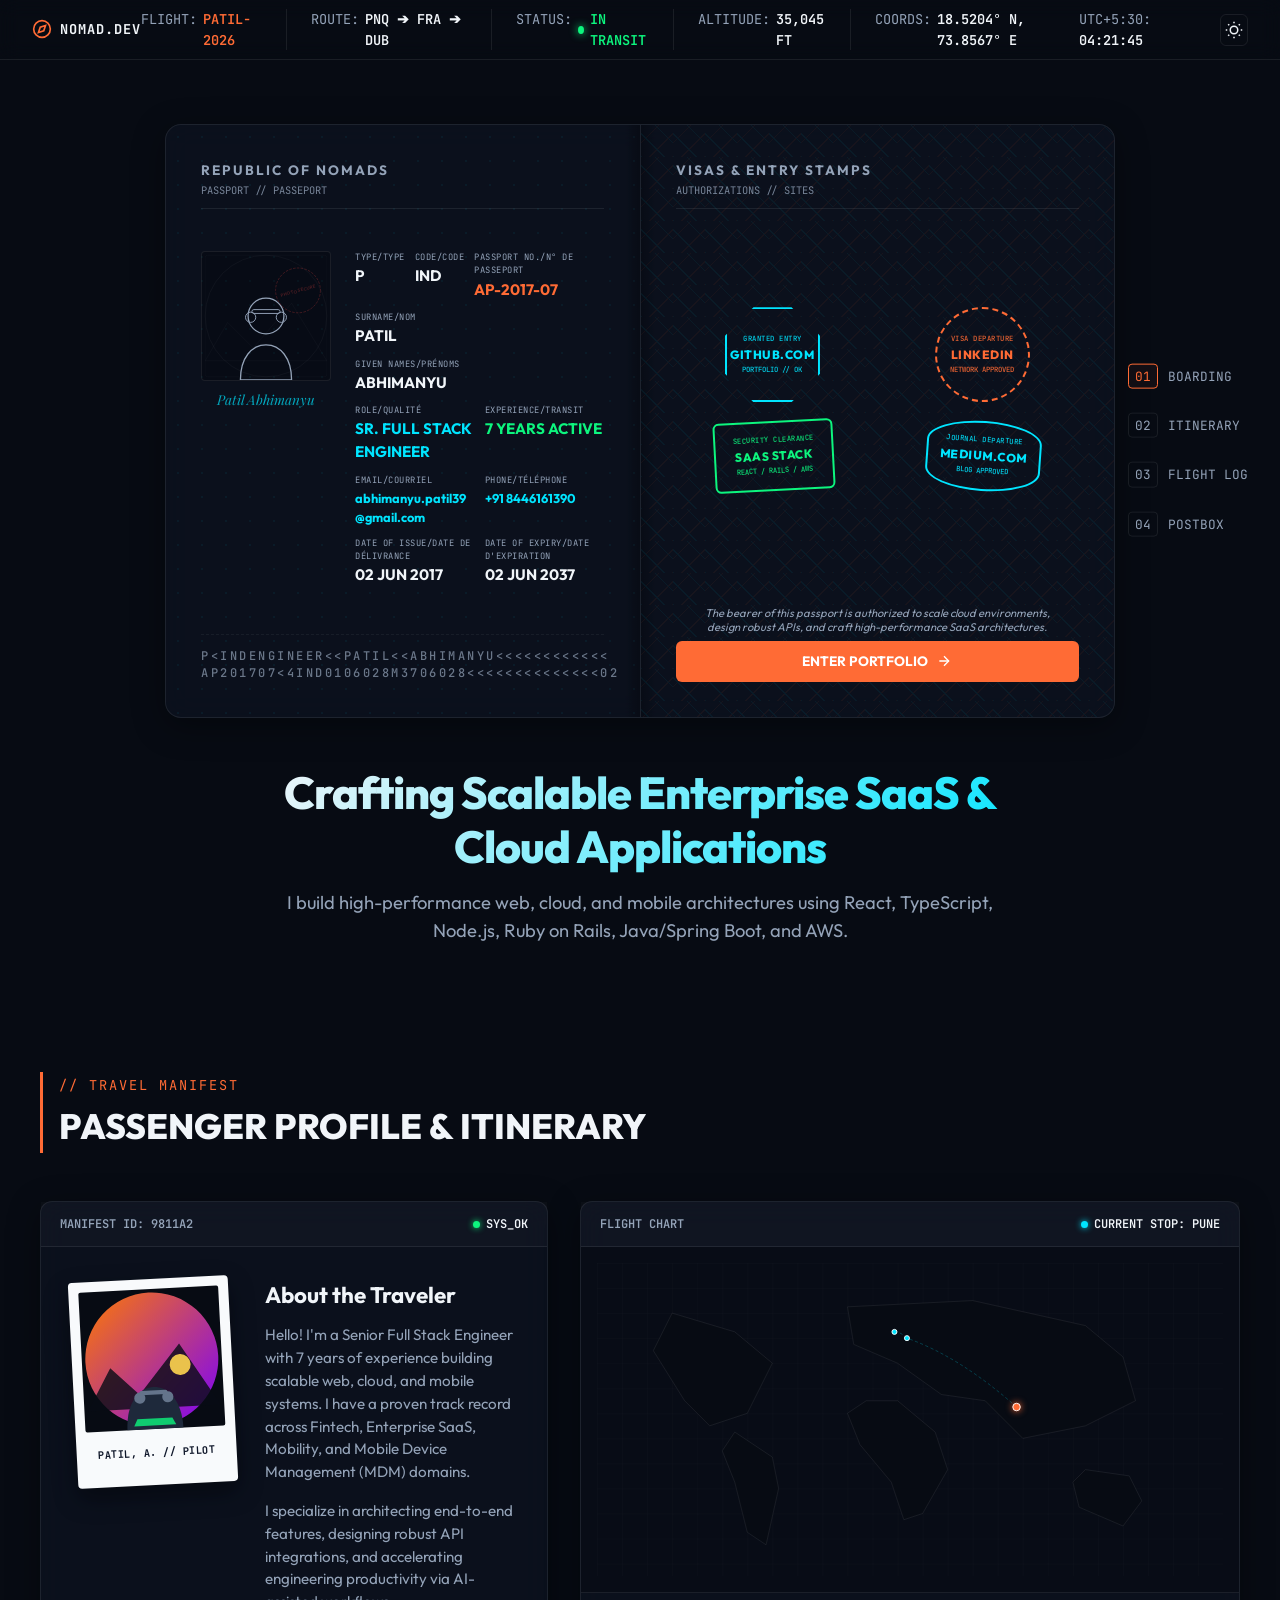
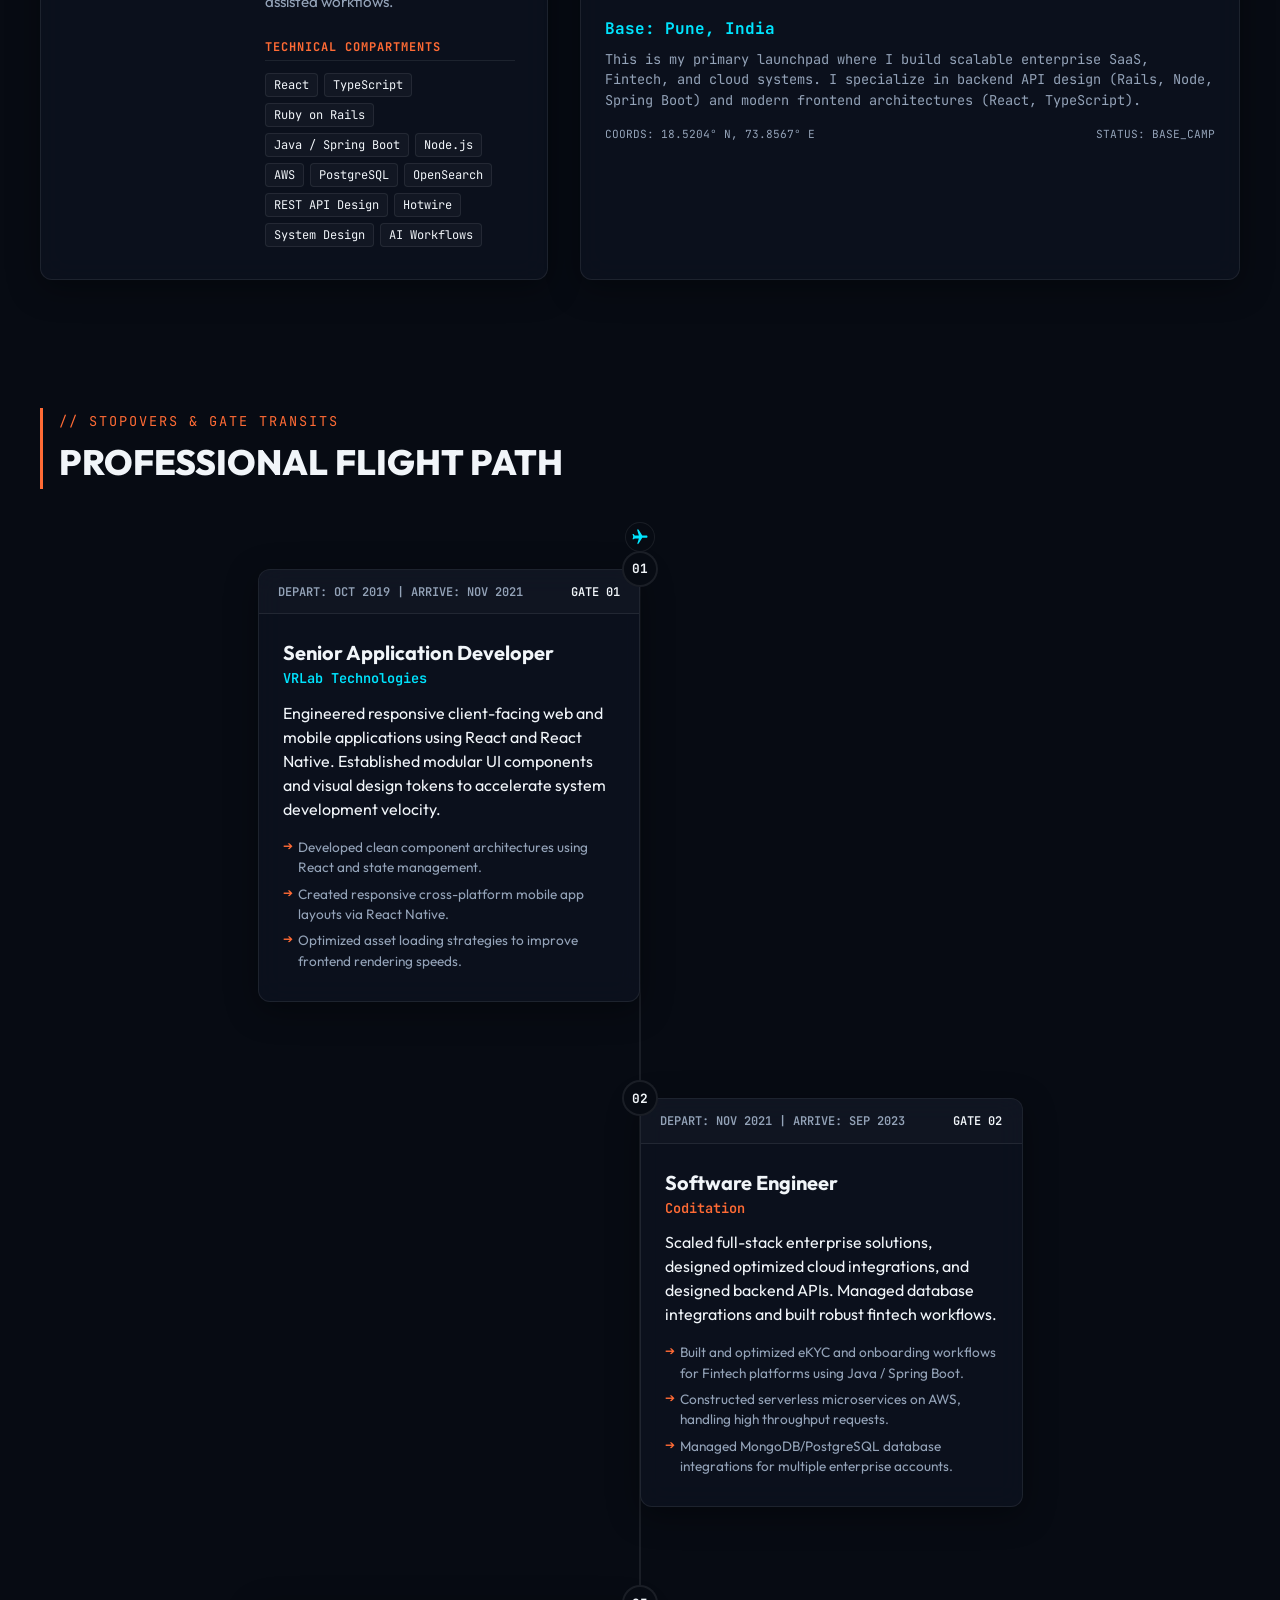
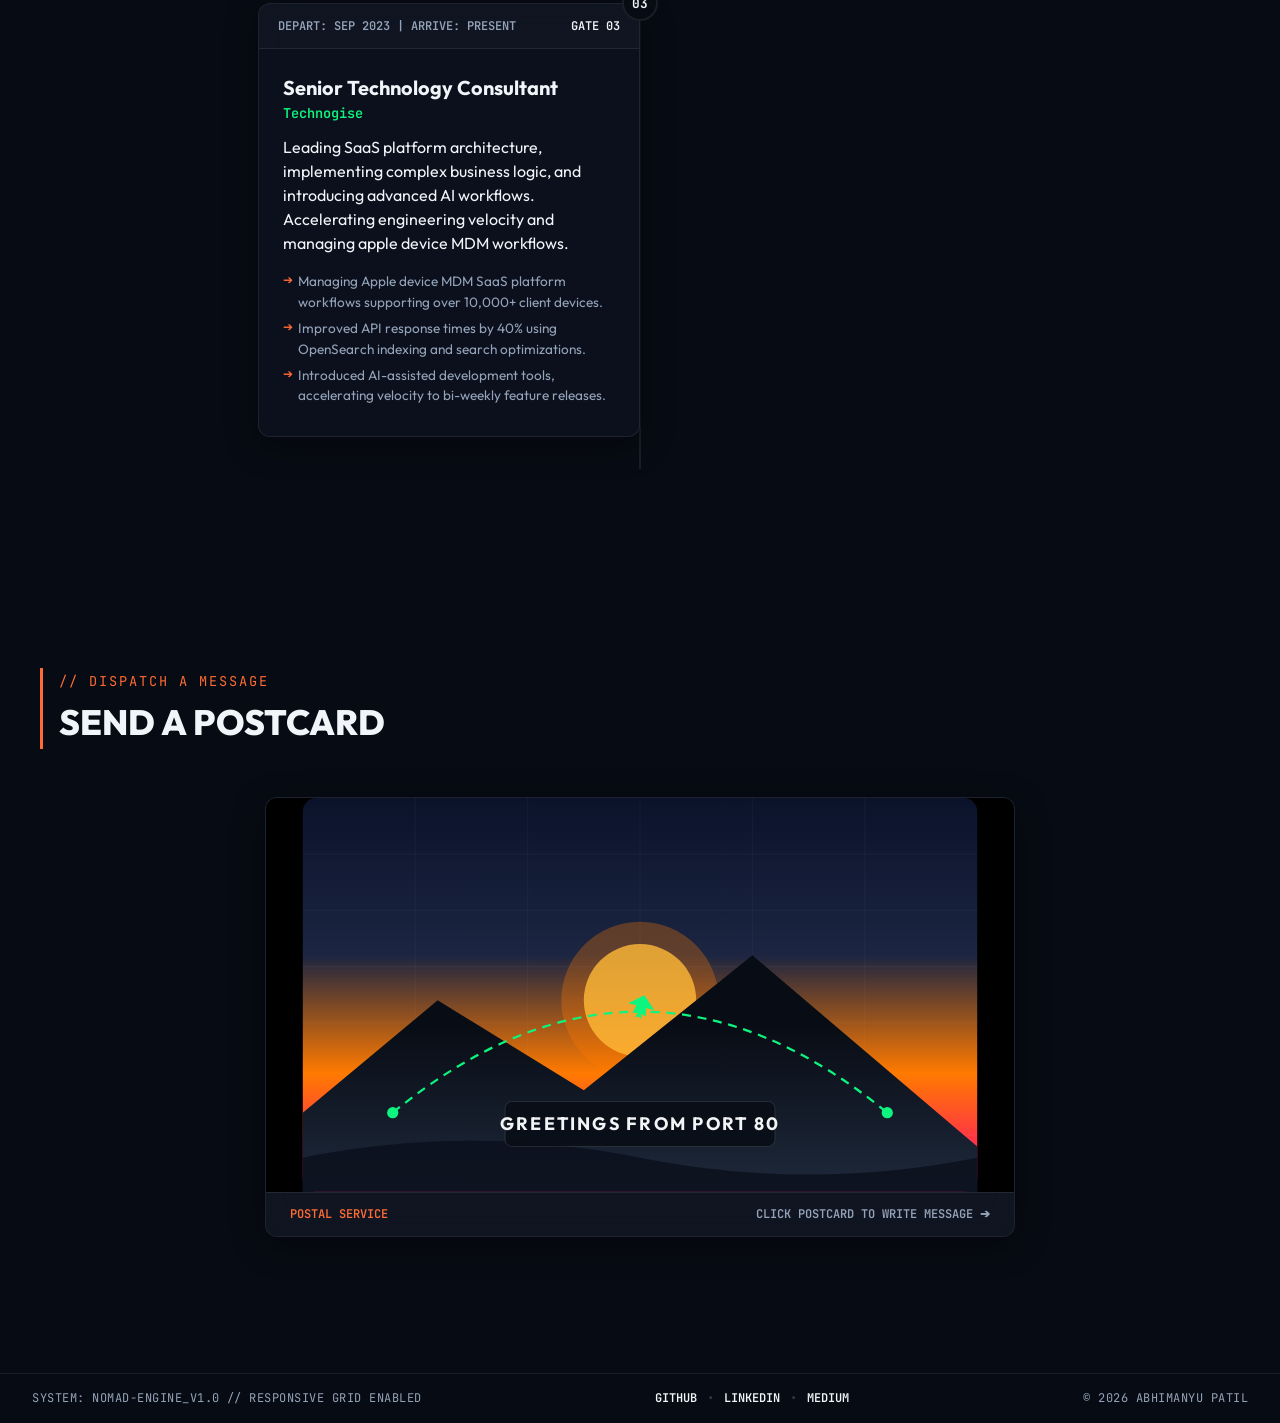
==== commit a8d55e57: "Add Medium blog link to passport stamps and footer" ====
--- a/index.html
+++ b/index.html
@@ -273,11 +273,11 @@
                   <span class="visa-stamp-sub">REACT / RAILS / AWS</span>
                 </div>
                 
-                <div class="visa-stamp stamp-elliptical stamp-blue">
-                  <span class="visa-stamp-label">IMMIGRATION</span>
-                  <span class="visa-stamp-main">NOMAD.DEV</span>
-                  <span class="visa-stamp-sub">PORT_80 // ARRIVED</span>
-                </div>
+                <a href="https://medium.com/@abhimanyu.patil" target="_blank" rel="noopener noreferrer" class="visa-stamp stamp-elliptical stamp-blue" aria-label="Visit Medium Blog">
+                  <span class="visa-stamp-label">JOURNAL DEPARTURE</span>
+                  <span class="visa-stamp-main">MEDIUM.COM</span>
+                  <span class="visa-stamp-sub">BLOG APPROVED</span>
+                </a>
               </div>
             </div>
             
@@ -739,9 +739,11 @@
     </div>
     
     <div class="footer-links">
-      <a href="https://github.com" target="_blank" rel="noopener noreferrer">GITHUB</a>
+      <a href="https://github.com/abhimanyuPatil/" target="_blank" rel="noopener noreferrer">GITHUB</a>
       <span class="footer-separator">•</span>
-      <span class="footer-meta">CO-PILOT CONSOLE</span>
+      <a href="https://www.linkedin.com/in/abhimanyu-patil91/" target="_blank" rel="noopener noreferrer">LINKEDIN</a>
+      <span class="footer-separator">•</span>
+      <a href="https://medium.com/@abhimanyu.patil" target="_blank" rel="noopener noreferrer">MEDIUM</a>
     </div>
     
     <div class="footer-right">
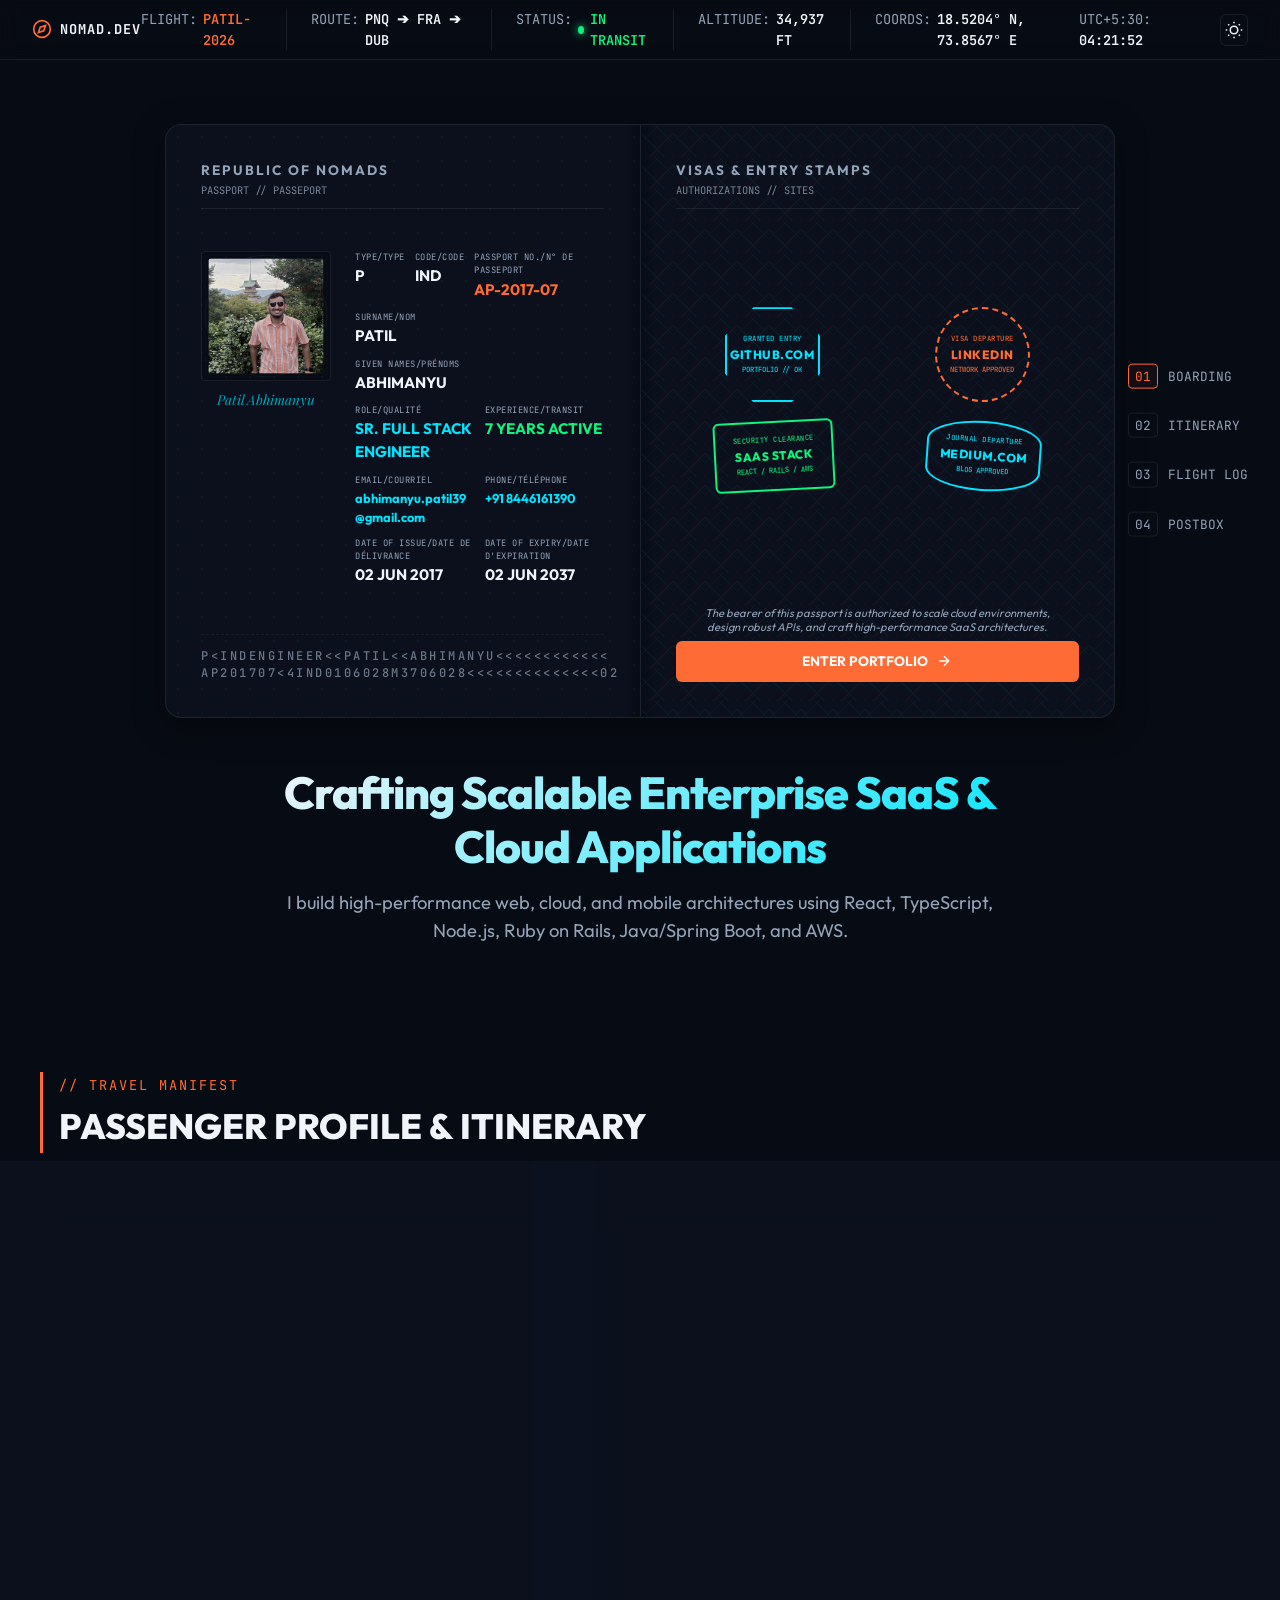
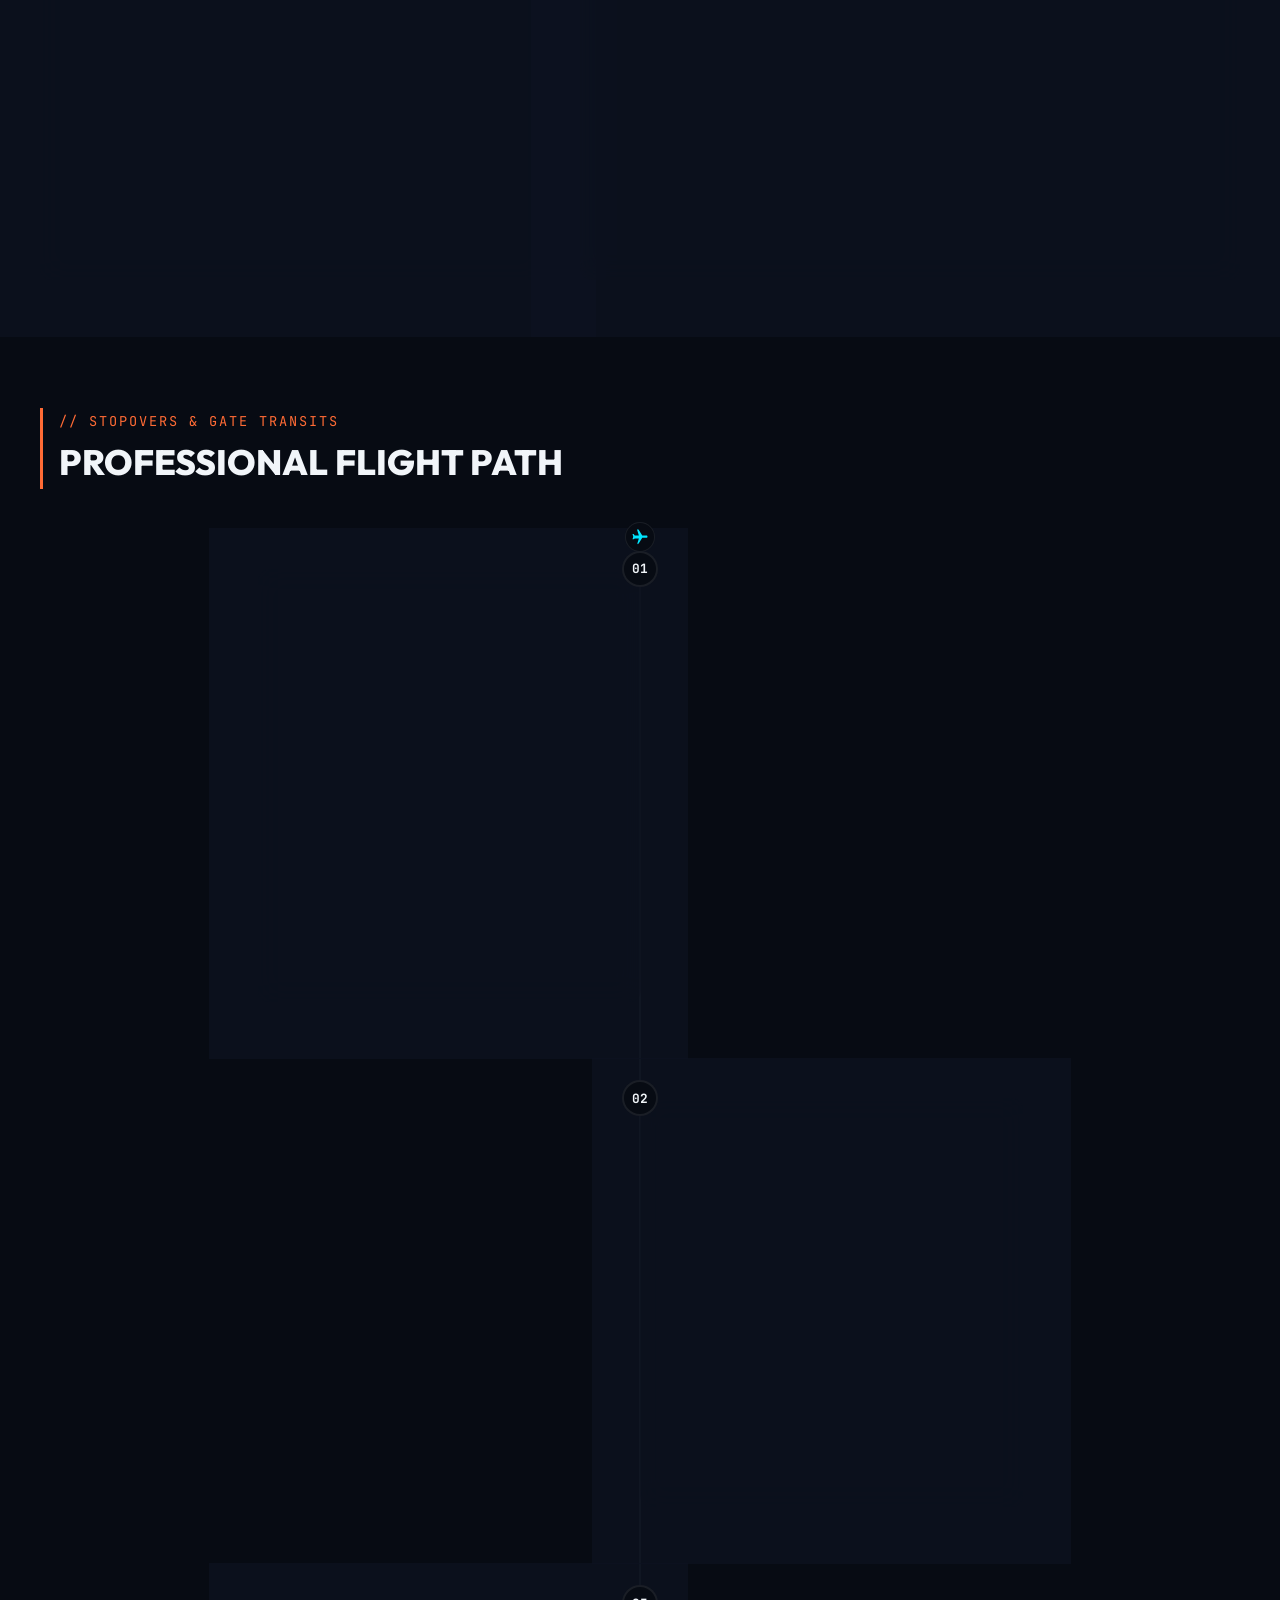
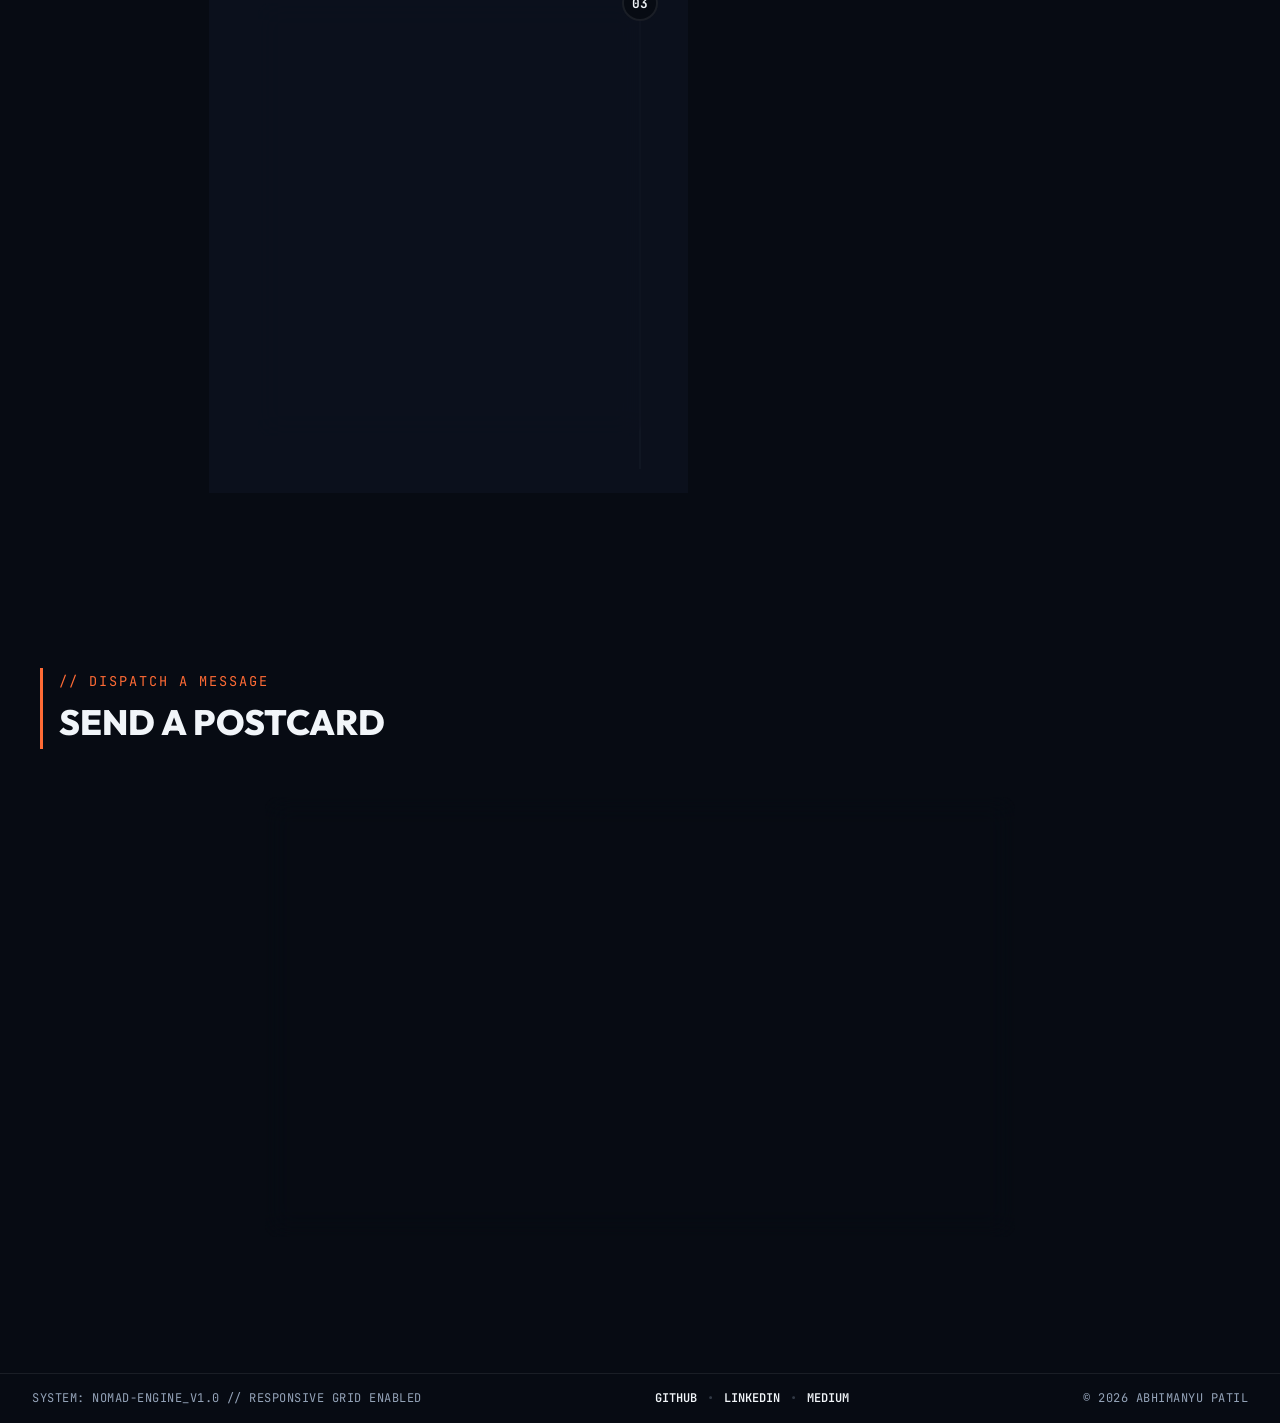
==== commit 77e891d2: "Add real passport photo and polaroid avatar" ====
--- a/index.html
+++ b/index.html
@@ -151,19 +151,19 @@
                       <stop offset="0%" stop-color="#ff7a00" stop-opacity="0.15" />
                       <stop offset="100%" stop-color="#7a00ff" stop-opacity="0.15" />
                     </linearGradient>
+                    <clipPath id="photoClip">
+                      <rect x="10" y="10" width="180" height="180" rx="4" />
+                    </clipPath>
                   </defs>
                   <rect width="190" height="190" x="5" y="5" rx="4" fill="none" stroke="rgba(255,255,255,0.03)" stroke-width="1"/>
                   <!-- Background skyline watermark -->
                   <circle cx="100" cy="100" r="95" fill="none" stroke="rgba(255,255,255,0.04)" stroke-width="1.5"/>
                   <!-- Mountain grid watermark -->
                   <path d="M5,170 L40,110 L80,150 L140,80 L195,170 Z" fill="none" stroke="rgba(255,255,255,0.04)" stroke-width="1"/>
-                  <!-- Developer head outline in silhouette -->
-                  <path d="M60,200 C60,165 78,145 100,145 C122,145 140,165 140,200 Z" fill="none" stroke="var(--text-secondary)" stroke-width="2"/>
-                  <circle cx="100" cy="100" r="28" fill="none" stroke="var(--text-secondary)" stroke-width="2"/>
-                  <!-- Headphones -->
-                  <rect x="78" y="90" width="44" height="6" rx="3" fill="none" stroke="var(--text-secondary)" stroke-width="1.5"/>
-                  <circle cx="76" cy="102" r="8" fill="none" stroke="var(--text-secondary)" stroke-width="1.5"/>
-                  <circle cx="124" cy="102" r="8" fill="none" stroke="var(--text-secondary)" stroke-width="1.5"/>
+                  
+                  <!-- Passport Photo Image -->
+                  <image href="passport-photo.jpg" x="10" y="10" width="180" height="180" clip-path="url(#photoClip)" preserveAspectRatio="xMidYMid slice" class="passport-avatar"/>
+                  
                   <!-- Light red stamp watermark overlay -->
                   <circle cx="150" cy="60" r="35" fill="none" stroke="rgba(239, 68, 68, 0.25)" stroke-width="1.5" stroke-dasharray="4 2"/>
                   <text x="150" y="63" font-family="'Outfit', sans-serif" font-weight="700" font-size="7" fill="rgba(239, 68, 68, 0.25)" text-anchor="middle" transform="rotate(-15 150 60)">PHOTO SECURE</text>
@@ -323,29 +323,8 @@
             <div class="manifest-content">
               <div class="avatar-polaroid">
                 <div class="polaroid-frame">
-                  <!-- Custom SVG vector avatar of a developer under a sunset -->
-                  <svg class="avatar-svg" viewBox="0 0 200 200">
-                    <defs>
-                      <linearGradient id="sunsetGrad" x1="0%" y1="0%" x2="100%" y2="100%">
-                        <stop offset="0%" stop-color="#ff7a00" />
-                        <stop offset="100%" stop-color="#7a00ff" />
-                      </linearGradient>
-                    </defs>
-                    <!-- Background sunset sky -->
-                    <circle cx="100" cy="100" r="95" fill="url(#sunsetGrad)"/>
-                    <!-- Mountain silhouette background -->
-                    <path d="M5,170 L40,110 L80,150 L140,80 L195,170 Z" fill="#080c14" opacity="0.8"/>
-                    <!-- Sun disk -->
-                    <circle cx="140" cy="110" r="15" fill="#ffd54f" opacity="0.9"/>
-                    <!-- Developer silhouette in foreground -->
-                    <path d="M60,200 C60,160 80,140 100,140 C120,140 140,160 140,200 Z" fill="#1e293b"/>
-                    <!-- Laptop outline screen glow -->
-                    <path d="M70,195 L130,195 L125,185 L75,185 Z" fill="#0df57e" opacity="0.8"/>
-                    <!-- Headphones -->
-                    <rect x="80" y="145" width="40" height="6" rx="3" fill="#64748b"/>
-                    <circle cx="80" cy="155" r="8" fill="#64748b"/>
-                    <circle cx="120" cy="155" r="8" fill="#64748b"/>
-                  </svg>
+                  <!-- Polaroid Photo Image -->
+                  <img src="passport-photo.jpg" class="avatar-img" alt="Abhimanyu Patil Polaroid Avatar"/>
                   <div class="polaroid-label">PATIL, A. // PILOT</div>
                 </div>
               </div>
--- a/index.css
+++ b/index.css
@@ -1805,6 +1805,35 @@
   transition: width 1.6s cubic-bezier(0.4, 0, 0.2, 1);
 }
 
-
-
-
+/* --- PASSPORT AND POLAROID IMAGES --- */
+.passport-avatar {
+  filter: contrast(1.05) saturate(0.8) brightness(0.95);
+  mix-blend-mode: luminosity;
+  opacity: 0.95;
+  transition: filter 0.3s ease, opacity 0.3s ease;
+}
+
+.passport-avatar:hover {
+  filter: contrast(1.05) saturate(1.1) brightness(1);
+  mix-blend-mode: normal;
+  opacity: 1;
+}
+
+.avatar-img {
+  width: 140px;
+  height: 140px;
+  object-fit: cover;
+  border-radius: 2px;
+  filter: sepia(0.15) contrast(1.05) brightness(0.95);
+  box-shadow: inset 0 0 10px rgba(0, 0, 0, 0.15);
+  background: #070b13;
+  transition: filter 0.3s ease;
+}
+
+.avatar-img:hover {
+  filter: sepia(0) contrast(1) brightness(1);
+}
+
+
+
+
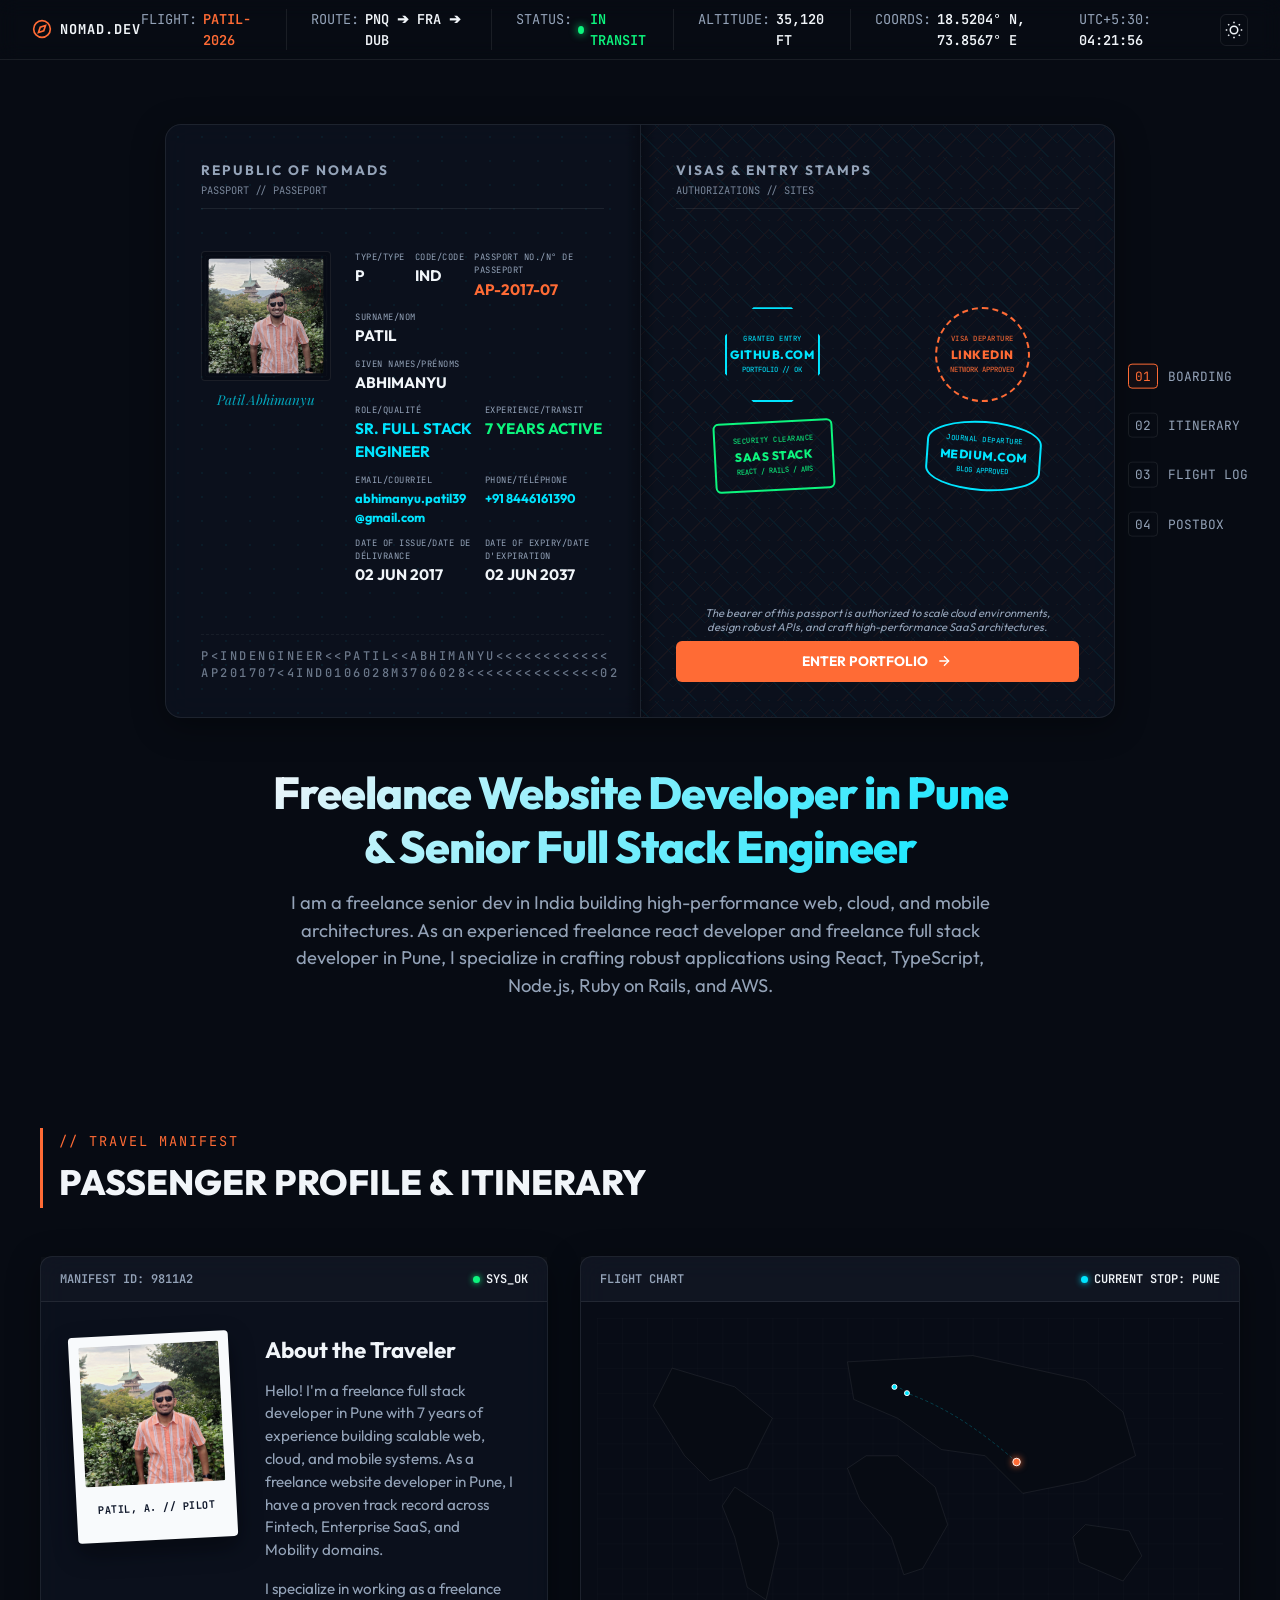
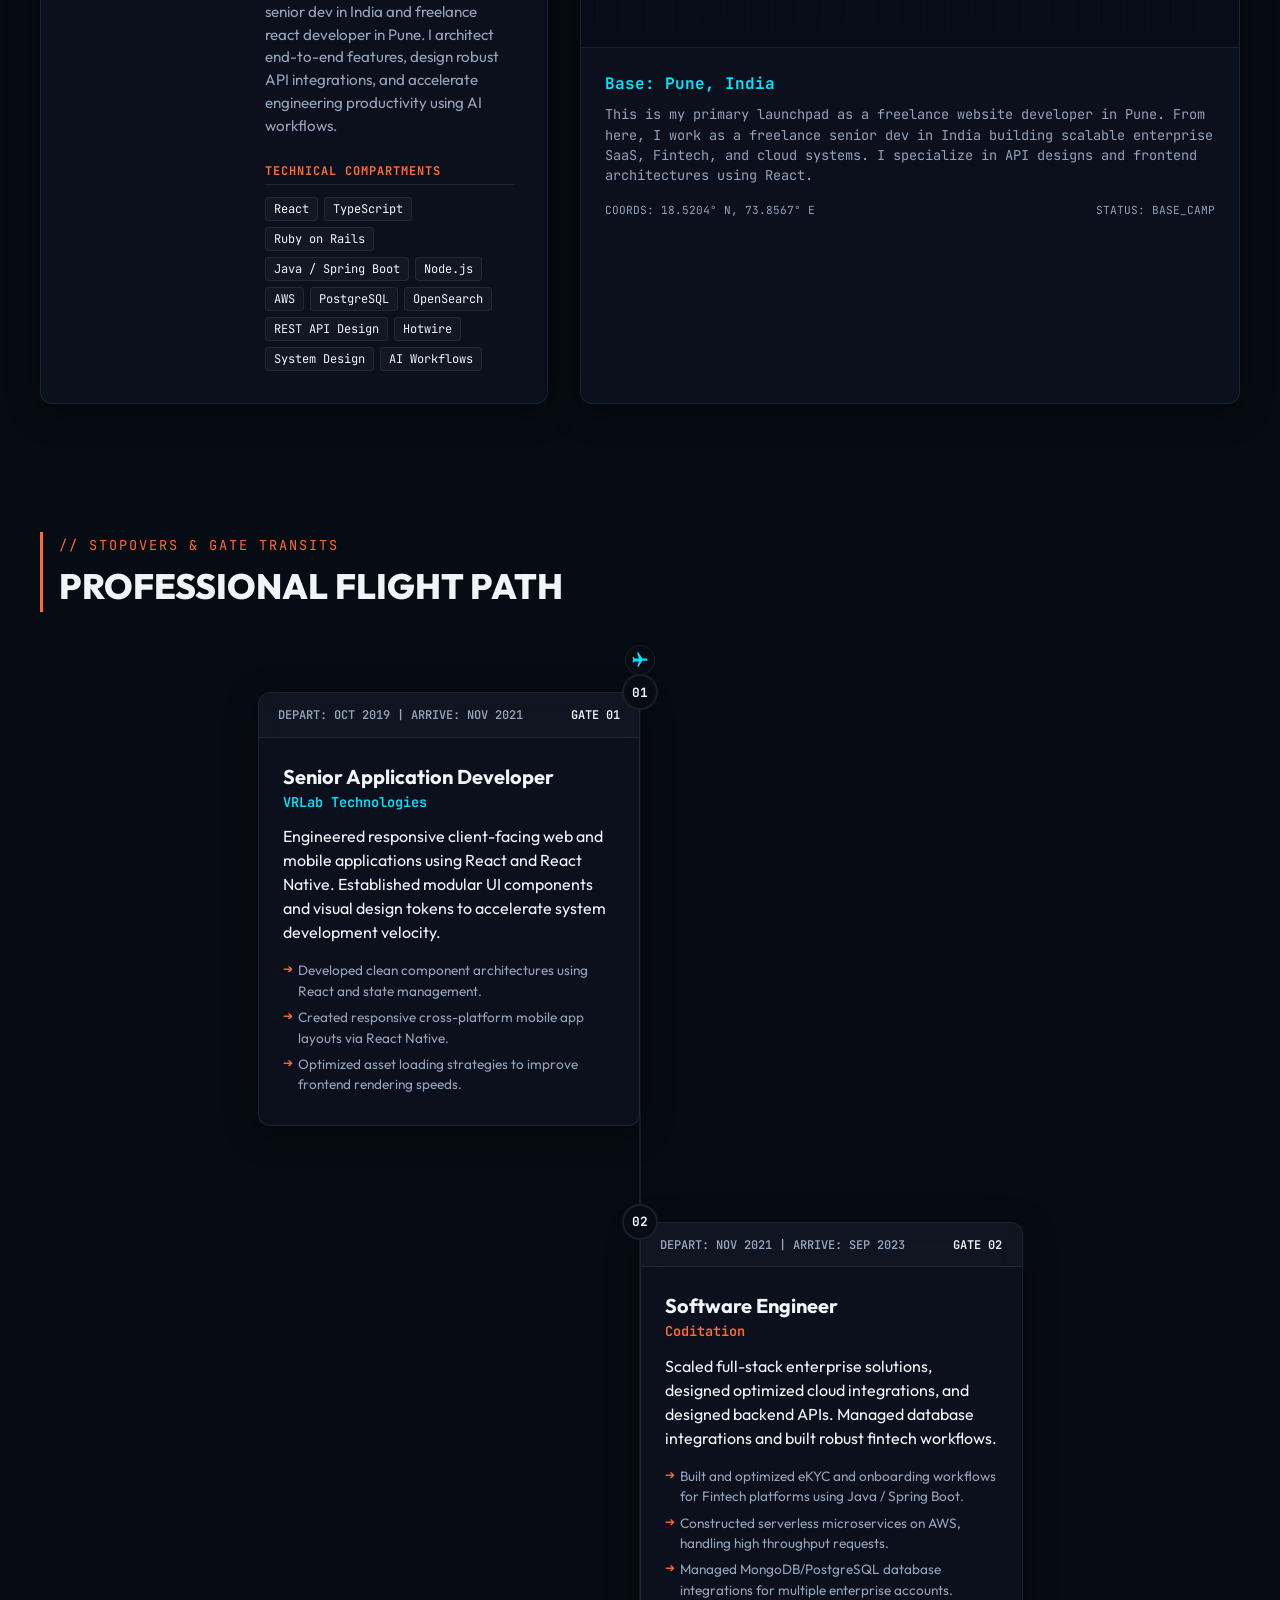
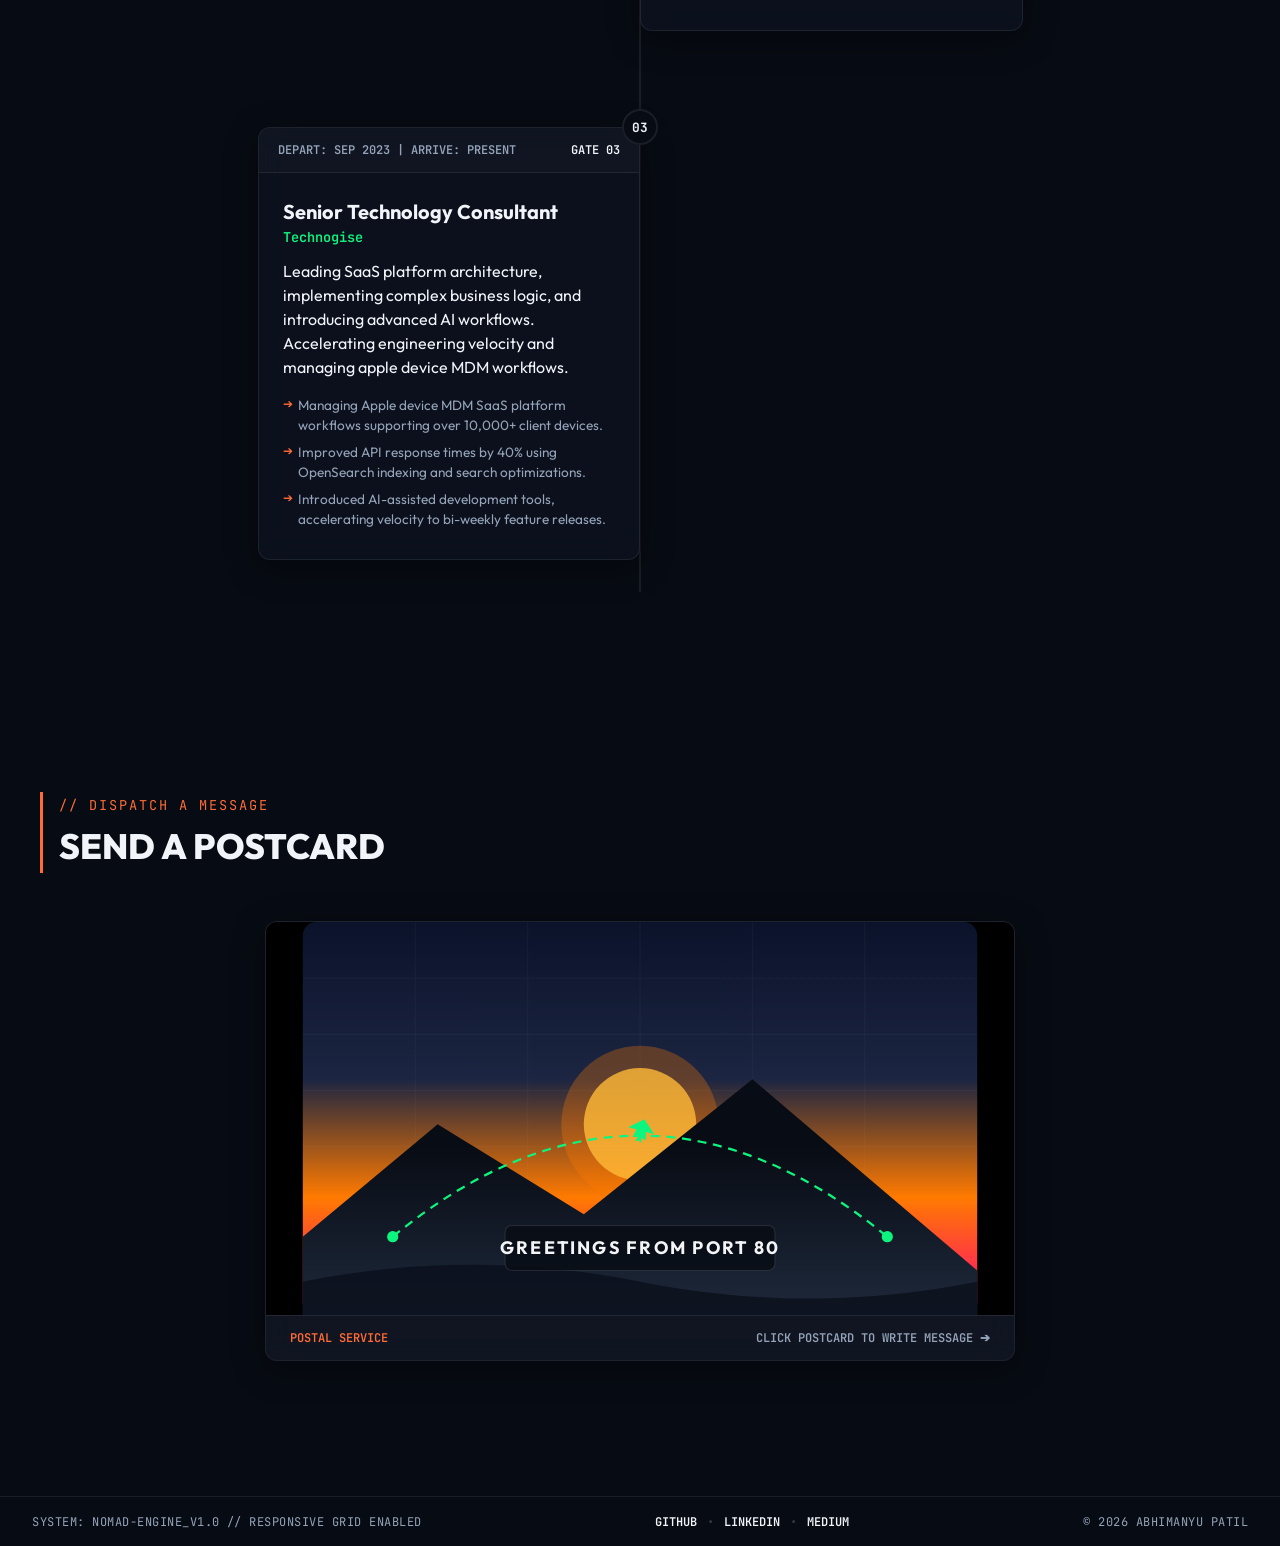
==== commit d8aacb67: "Optimize on-page SEO: Add metadata, JSON-LD Schema, robots.txt, and sitemap" ====
--- a/index.html
+++ b/index.html
@@ -3,9 +3,93 @@
 <head>
   <meta charset="UTF-8">
   <meta name="viewport" content="width=device-width, initial-scale=1.0">
-  <meta name="description" content="Personal Portfolio of Abhimanyu Patil - Software Engineer and Digital Nomad. Travel-inspired interactive web developer manifest.">
-  <title>Abhimanyu Patil | Digital Nomad Portfolio</title>
   
+  <!-- Primary SEO Tags -->
+  <title>Freelance Website Developer in Pune | Abhimanyu Patil | Full Stack Developer</title>
+  <meta name="description" content="Abhimanyu Patil is a freelance website developer and freelance full stack developer in Pune. A freelance senior dev in India specializing in React, Node, Rails, and AWS.">
+  <meta name="keywords" content="freelance website developer in Pune, freelance full stack developer in pune, freelance react developer in pune, freelance senior dev in India, Abhimanyu Patil portfolio">
+  <meta name="author" content="Abhimanyu Patil">
+  
+  <!-- Open Graph / Facebook -->
+  <meta property="og:type" content="website">
+  <meta property="og:url" content="https://abhimanyupatil.com/">
+  <meta property="og:title" content="Freelance Website Developer in Pune | Abhimanyu Patil | Full Stack Developer">
+  <meta property="og:description" content="Abhimanyu Patil is a freelance website developer and freelance full stack developer in Pune. A freelance senior dev in India specializing in React, Node, Rails, and AWS.">
+  <meta property="og:image" content="https://abhimanyupatil.com/passport-photo.jpg">
+
+  <!-- Twitter -->
+  <meta property="twitter:card" content="summary_large_image">
+  <meta property="twitter:url" content="https://abhimanyupatil.com/">
+  <meta property="twitter:title" content="Freelance Website Developer in Pune | Abhimanyu Patil | Full Stack Developer">
+  <meta property="twitter:description" content="Abhimanyu Patil is a freelance website developer and freelance full stack developer in Pune. A freelance senior dev in India specializing in React, Node, Rails, and AWS.">
+  <meta property="twitter:image" content="https://abhimanyupatil.com/passport-photo.jpg">
+
+  <!-- JSON-LD Structured Data Schema -->
+  <script type="application/ld+json">
+  {
+    "@context": "https://schema.org",
+    "@graph": [
+      {
+        "@type": "Person",
+        "@id": "https://abhimanyupatil.com/#person",
+        "name": "Abhimanyu Patil",
+        "jobTitle": "Senior Full Stack & React Developer",
+        "url": "https://abhimanyupatil.com",
+        "sameAs": [
+          "https://github.com/abhimanyuPatil",
+          "https://www.linkedin.com/in/abhimanyu-patil-190695123",
+          "https://medium.com/@abhimanyu.patil"
+        ],
+        "address": {
+          "@type": "PostalAddress",
+          "addressLocality": "Pune",
+          "addressRegion": "Maharashtra",
+          "addressCountry": "IN"
+        }
+      },
+      {
+        "@type": "ProfessionalService",
+        "@id": "https://abhimanyupatil.com/#service",
+        "name": "Abhimanyu Patil - Freelance Full Stack & Website Developer",
+        "url": "https://abhimanyupatil.com",
+        "logo": "https://abhimanyupatil.com/passport-photo.jpg",
+        "image": "https://abhimanyupatil.com/passport-photo.jpg",
+        "description": "Abhimanyu Patil is a freelance website developer and freelance full stack developer in Pune, India, specializing in high-performance React frontend architectures, Ruby on Rails, Node.js APIs, and AWS cloud engineering.",
+        "telephone": "+918446161390",
+        "email": "abhimanyu.patil39@gmail.com",
+        "priceRange": "$$",
+        "address": {
+          "@type": "PostalAddress",
+          "addressLocality": "Pune",
+          "addressRegion": "Maharashtra",
+          "addressCountry": "IN"
+        },
+        "geo": {
+          "@type": "GeoCoordinates",
+          "latitude": "18.5204",
+          "longitude": "73.8567"
+        },
+        "areaServed": [
+          {
+            "@type": "AdministrativeArea",
+            "name": "Pune"
+          },
+          {
+            "@type": "Country",
+            "name": "India"
+          }
+        ],
+        "serviceType": [
+          "Freelance Website Development",
+          "Freelance Full Stack Development",
+          "React Development",
+          "API Design & Cloud Architecting"
+        ]
+      }
+    ]
+  }
+  </script>
+
   <!-- Modern Fonts -->
   <link rel="preconnect" href="https://fonts.googleapis.com">
   <link rel="preconnect" href="https://fonts.gstatic.com" crossorigin>
@@ -294,10 +378,9 @@
           </div>
         </div>
         
-        <!-- Scrolling Intro text below Boarding Pass -->
         <div class="hero-intro-text">
-          <h1>Crafting Scalable Enterprise SaaS & Cloud Applications</h1>
-          <p>I build high-performance web, cloud, and mobile architectures using React, TypeScript, Node.js, Ruby on Rails, Java/Spring Boot, and AWS.</p>
+          <h1>Freelance Website Developer in Pune & Senior Full Stack Engineer</h1>
+          <p>I am a freelance senior dev in India building high-performance web, cloud, and mobile architectures. As an experienced freelance react developer and freelance full stack developer in Pune, I specialize in crafting robust applications using React, TypeScript, Node.js, Ruby on Rails, and AWS.</p>
         </div>
         
       </div>
@@ -331,8 +414,8 @@
               
               <div class="manifest-text">
                 <h3>About the Traveler</h3>
-                <p>Hello! I'm a Senior Full Stack Engineer with 7 years of experience building scalable web, cloud, and mobile systems. I have a proven track record across Fintech, Enterprise SaaS, Mobility, and Mobile Device Management (MDM) domains.</p>
-                <p>I specialize in architecting end-to-end features, designing robust API integrations, and accelerating engineering productivity via AI-assisted workflows.</p>
+                <p>Hello! I'm a freelance full stack developer in Pune with 7 years of experience building scalable web, cloud, and mobile systems. As a freelance website developer in Pune, I have a proven track record across Fintech, Enterprise SaaS, and Mobility domains.</p>
+                <p>I specialize in working as a freelance senior dev in India and freelance react developer in Pune. I architect end-to-end features, design robust API integrations, and accelerate engineering productivity using AI workflows.</p>
                 
                 <h4 class="manifest-subheading">TECHNICAL COMPARTMENTS</h4>
                 <div class="skill-tags">
@@ -410,7 +493,7 @@
             <!-- Information Display for Hovered / Clicked Pin -->
             <div class="map-info-readout" id="map-readout-box">
               <h4 id="readout-title">Base: Pune, India</h4>
-              <p id="readout-details">This is my primary launchpad where I build scalable enterprise SaaS, Fintech, and cloud systems. I specialize in backend API design (Rails, Node, Spring Boot) and modern frontend architectures (React, TypeScript).</p>
+              <p id="readout-details">This is my primary launchpad as a freelance website developer in Pune. From here, I work as a freelance senior dev in India building scalable enterprise SaaS, Fintech, and cloud systems. I specialize in API designs and frontend architectures using React.</p>
               <div class="readout-meta">
                 <span>COORDS: 18.5204° N, 73.8567° E</span>
                 <span>STATUS: BASE_CAMP</span>
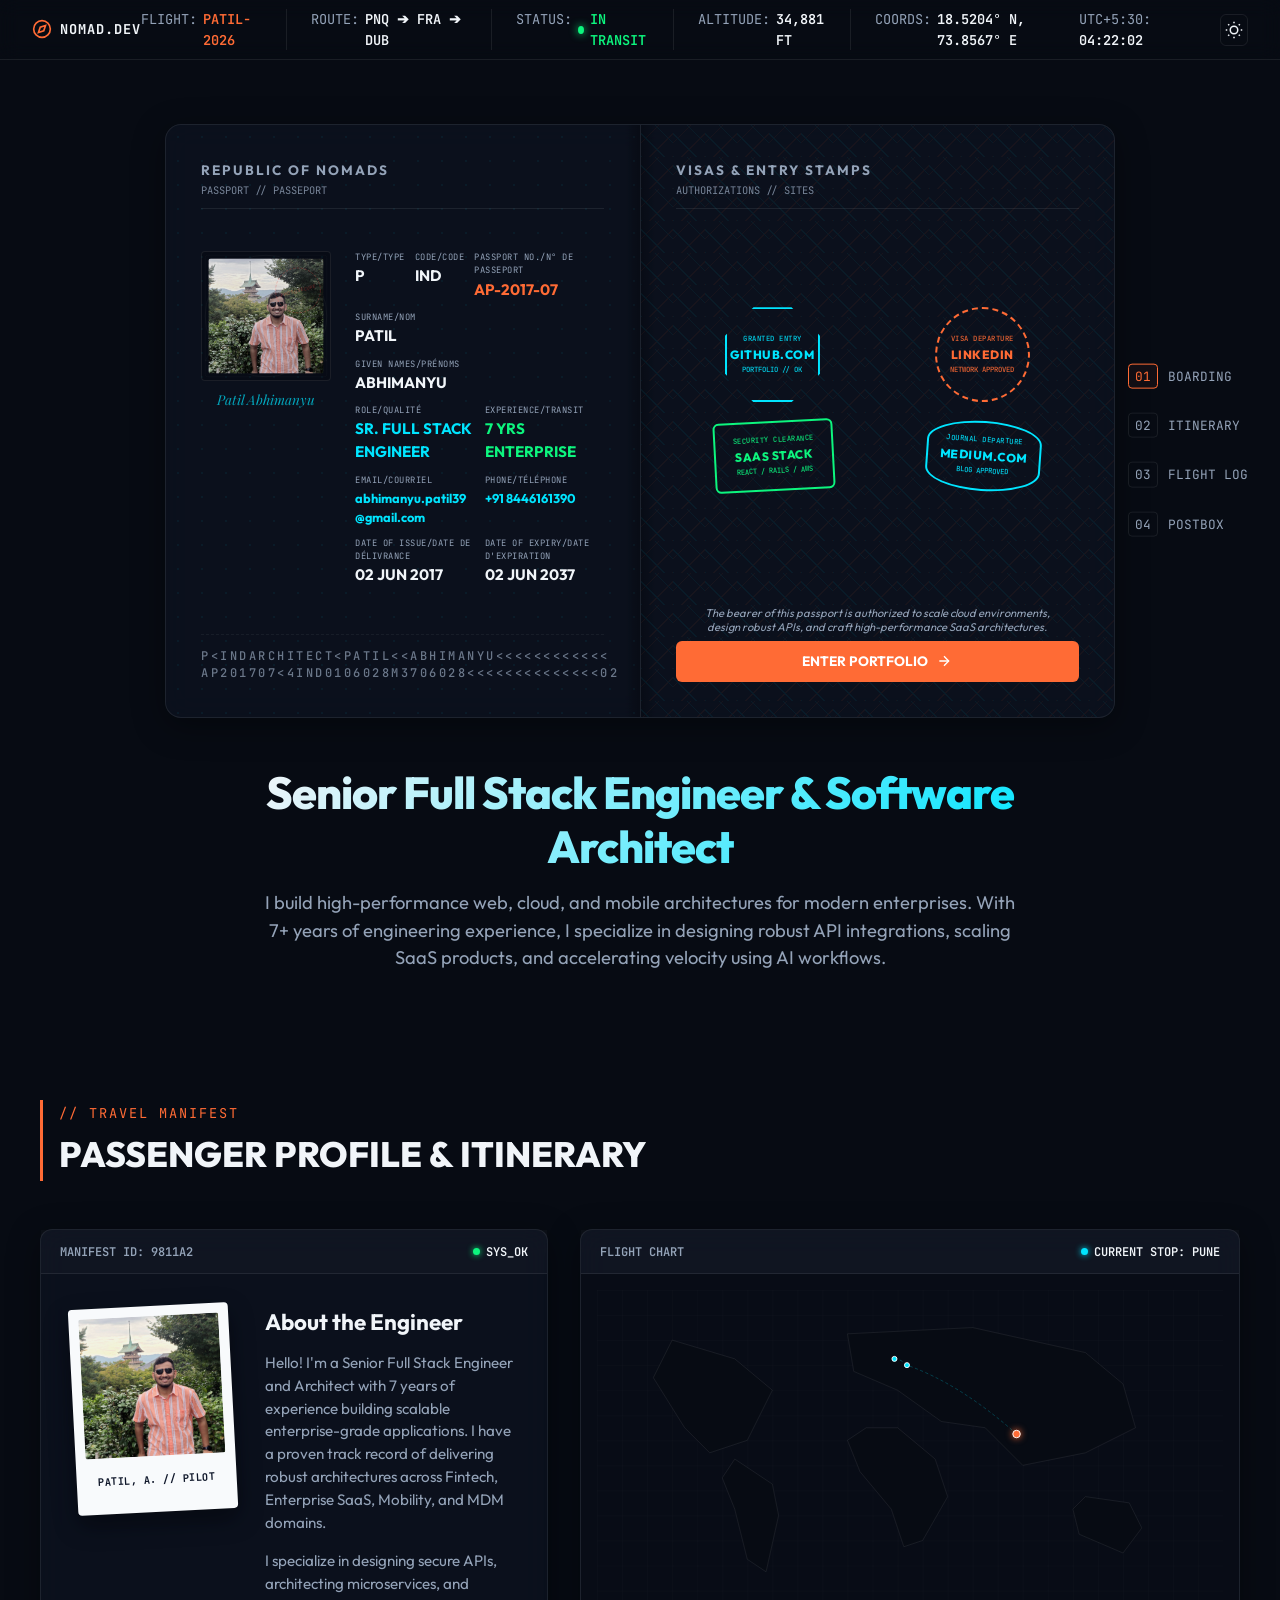
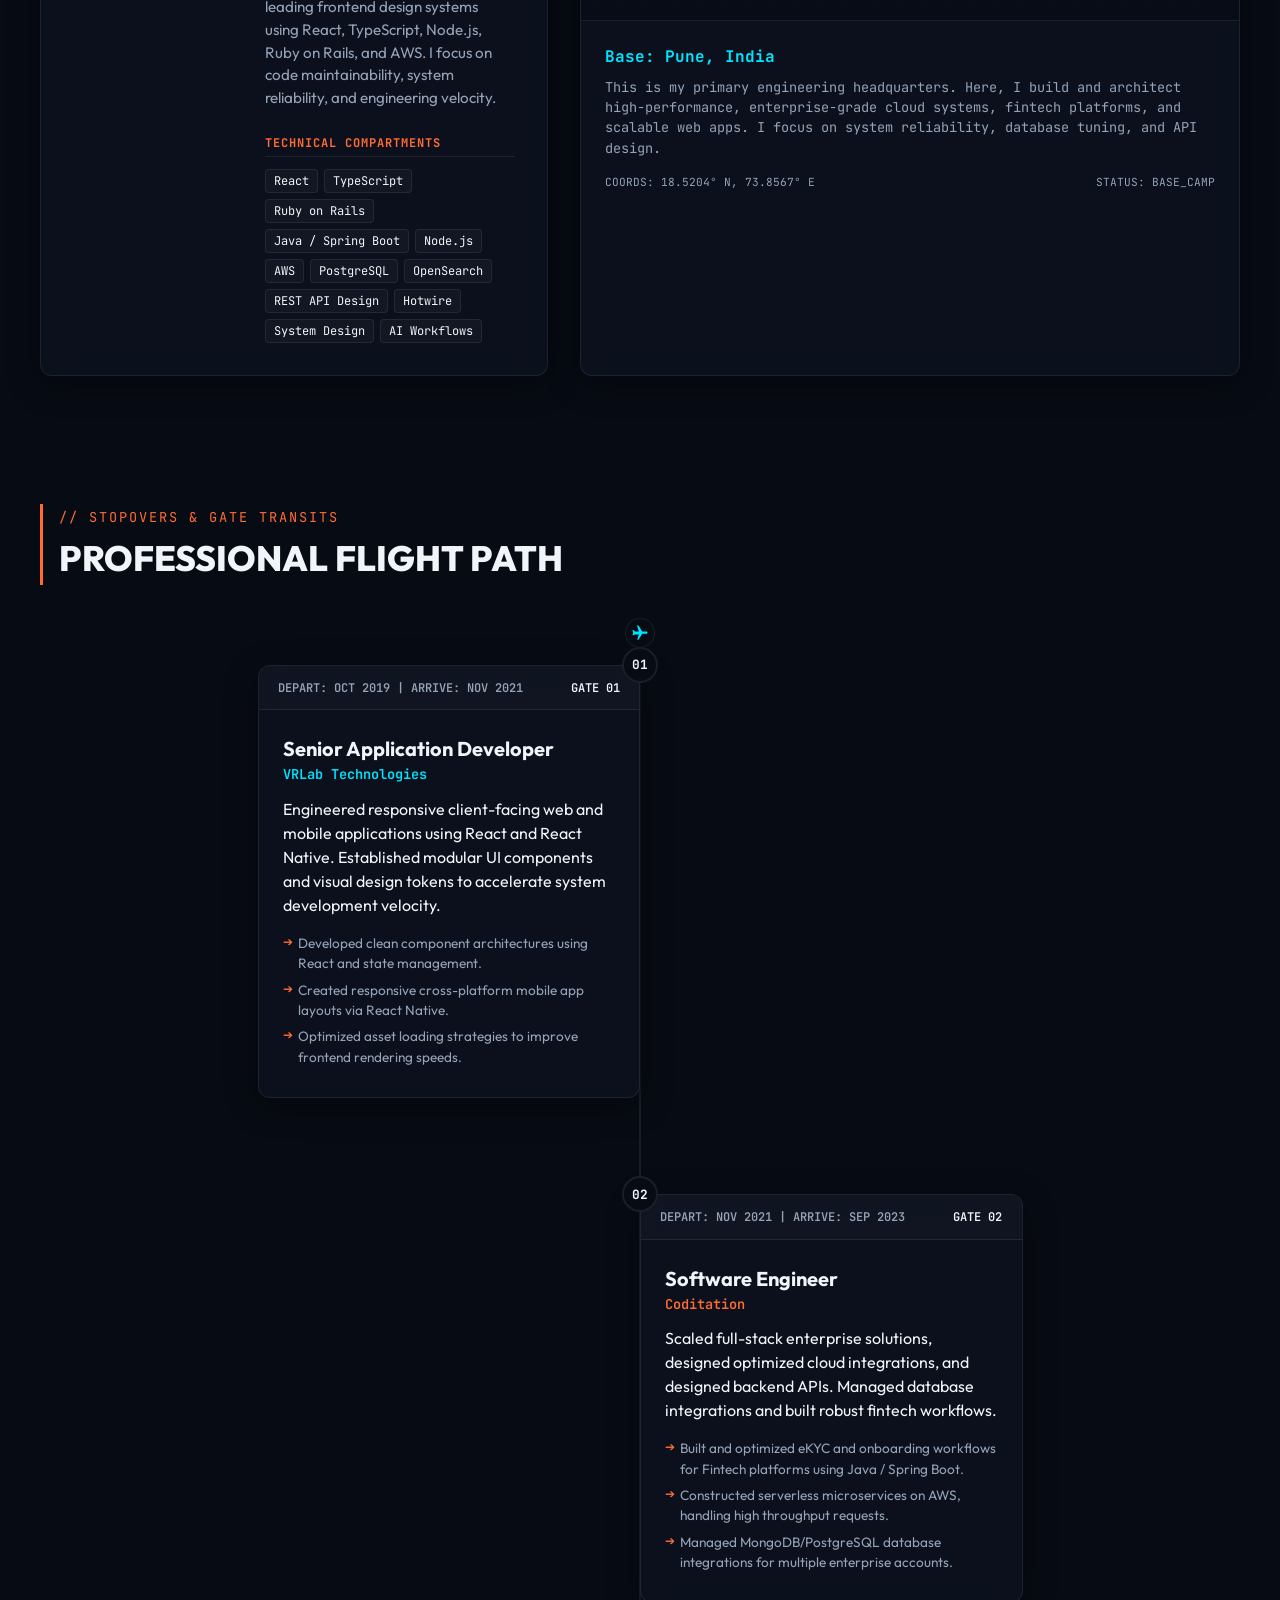
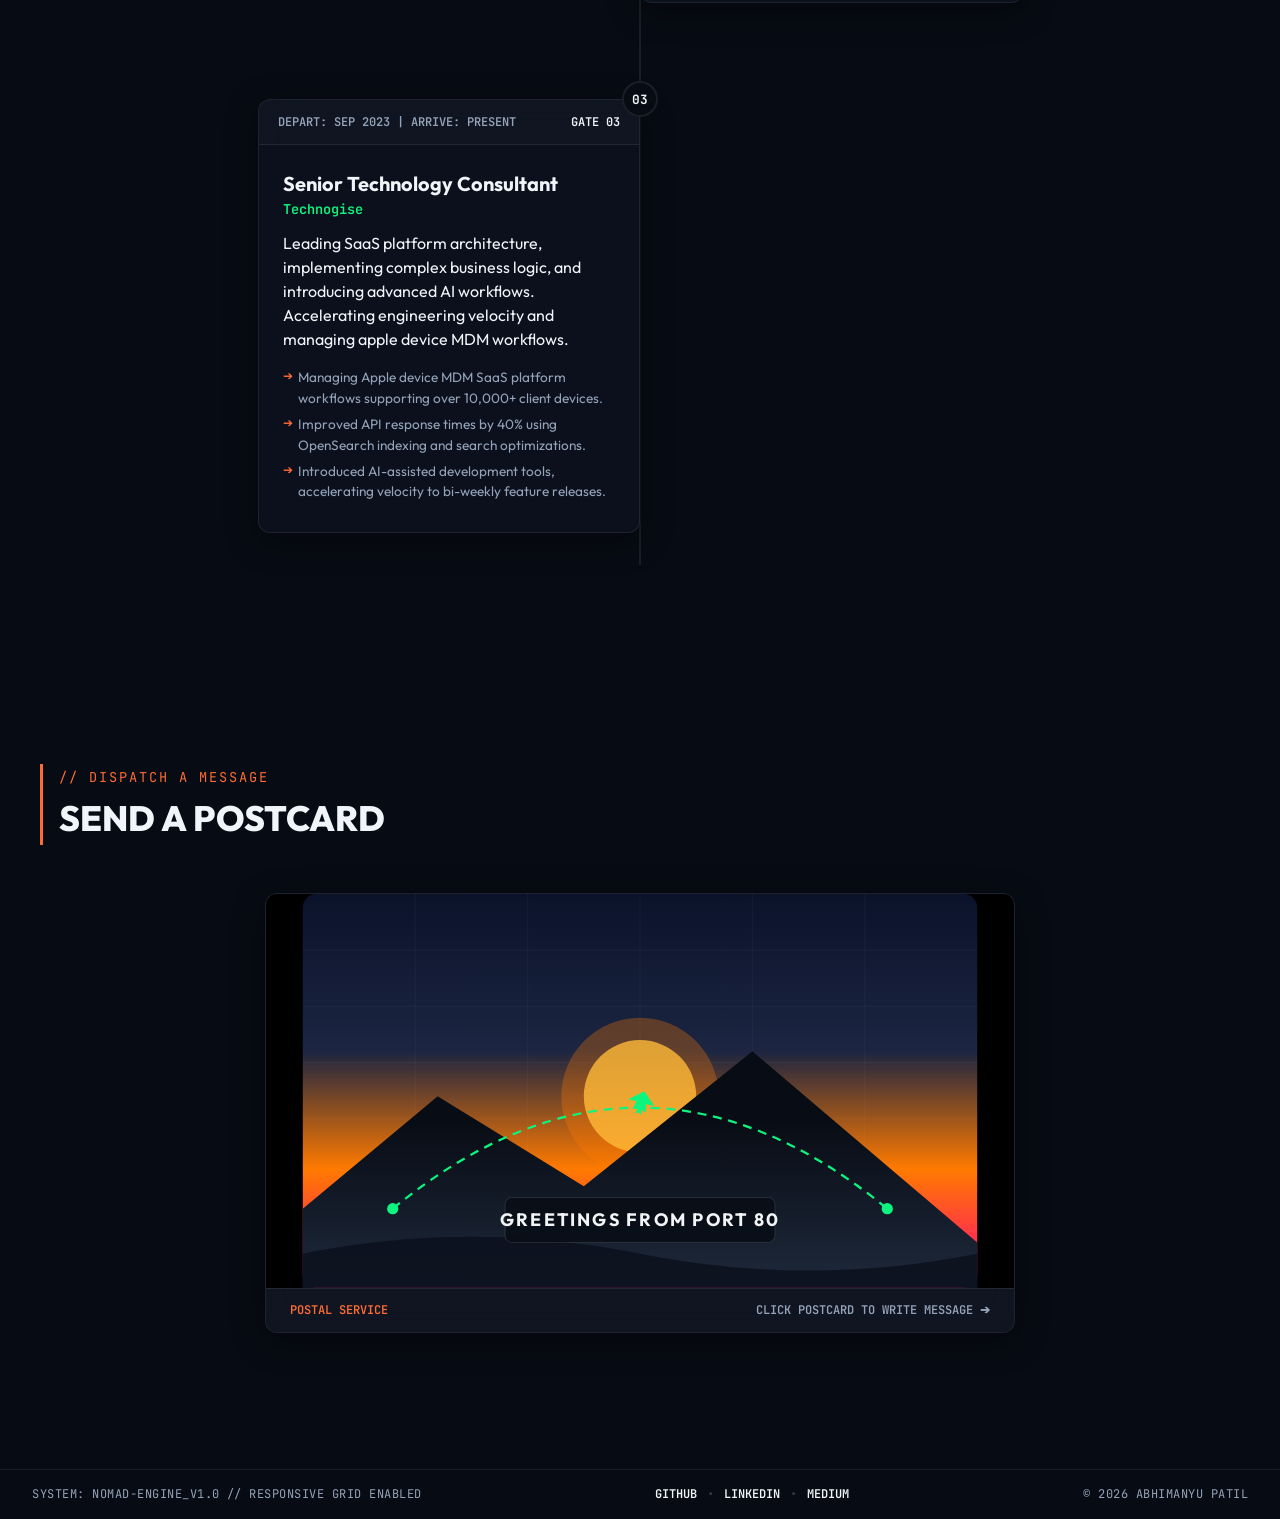
==== commit 2e846e5f: "Configure portfolio to focus solely on Job & Career (undo freelance dual-mode)" ====
--- a/index.html
+++ b/index.html
@@ -5,87 +5,53 @@
   <meta name="viewport" content="width=device-width, initial-scale=1.0">
   
   <!-- Primary SEO Tags -->
-  <title>Freelance Website Developer in Pune | Abhimanyu Patil | Full Stack Developer</title>
-  <meta name="description" content="Abhimanyu Patil is a freelance website developer and freelance full stack developer in Pune. A freelance senior dev in India specializing in React, Node, Rails, and AWS.">
-  <meta name="keywords" content="freelance website developer in Pune, freelance full stack developer in pune, freelance react developer in pune, freelance senior dev in India, Abhimanyu Patil portfolio">
+  <title>Abhimanyu Patil | Senior Full Stack Engineer & Software Architect</title>
+  <meta name="description" content="Personal career portfolio of Abhimanyu Patil, Senior Full Stack Engineer & Software Architect. 7+ years of experience building scalable enterprise SaaS, cloud architectures, and fintech systems.">
+  <meta name="keywords" content="Senior Full Stack Engineer, Software Architect, React Developer, Node.js developer, Ruby on Rails developer, AWS Certified, Abhimanyu Patil resume">
   <meta name="author" content="Abhimanyu Patil">
   
   <!-- Open Graph / Facebook -->
   <meta property="og:type" content="website">
-  <meta property="og:url" content="https://abhimanyupatil.com/">
-  <meta property="og:title" content="Freelance Website Developer in Pune | Abhimanyu Patil | Full Stack Developer">
-  <meta property="og:description" content="Abhimanyu Patil is a freelance website developer and freelance full stack developer in Pune. A freelance senior dev in India specializing in React, Node, Rails, and AWS.">
+  <meta property="og:url" content="https://abhimanyupatil.com/career.html">
+  <meta property="og:title" content="Abhimanyu Patil | Senior Full Stack Engineer & Software Architect">
+  <meta property="og:description" content="Personal career portfolio of Abhimanyu Patil, Senior Full Stack Engineer & Software Architect. 7+ years of experience building scalable enterprise SaaS, cloud architectures, and fintech systems.">
   <meta property="og:image" content="https://abhimanyupatil.com/passport-photo.jpg">
 
   <!-- Twitter -->
   <meta property="twitter:card" content="summary_large_image">
-  <meta property="twitter:url" content="https://abhimanyupatil.com/">
-  <meta property="twitter:title" content="Freelance Website Developer in Pune | Abhimanyu Patil | Full Stack Developer">
-  <meta property="twitter:description" content="Abhimanyu Patil is a freelance website developer and freelance full stack developer in Pune. A freelance senior dev in India specializing in React, Node, Rails, and AWS.">
+  <meta property="twitter:url" content="https://abhimanyupatil.com/career.html">
+  <meta property="twitter:title" content="Abhimanyu Patil | Senior Full Stack Engineer & Software Architect">
+  <meta property="twitter:description" content="Personal career portfolio of Abhimanyu Patil, Senior Full Stack Engineer & Software Architect. 7+ years of experience building scalable enterprise SaaS, cloud architectures, and fintech systems.">
   <meta property="twitter:image" content="https://abhimanyupatil.com/passport-photo.jpg">
 
   <!-- JSON-LD Structured Data Schema -->
   <script type="application/ld+json">
   {
     "@context": "https://schema.org",
-    "@graph": [
-      {
-        "@type": "Person",
-        "@id": "https://abhimanyupatil.com/#person",
-        "name": "Abhimanyu Patil",
-        "jobTitle": "Senior Full Stack & React Developer",
-        "url": "https://abhimanyupatil.com",
-        "sameAs": [
-          "https://github.com/abhimanyuPatil",
-          "https://www.linkedin.com/in/abhimanyu-patil-190695123",
-          "https://medium.com/@abhimanyu.patil"
-        ],
-        "address": {
-          "@type": "PostalAddress",
-          "addressLocality": "Pune",
-          "addressRegion": "Maharashtra",
-          "addressCountry": "IN"
-        }
-      },
-      {
-        "@type": "ProfessionalService",
-        "@id": "https://abhimanyupatil.com/#service",
-        "name": "Abhimanyu Patil - Freelance Full Stack & Website Developer",
-        "url": "https://abhimanyupatil.com",
-        "logo": "https://abhimanyupatil.com/passport-photo.jpg",
-        "image": "https://abhimanyupatil.com/passport-photo.jpg",
-        "description": "Abhimanyu Patil is a freelance website developer and freelance full stack developer in Pune, India, specializing in high-performance React frontend architectures, Ruby on Rails, Node.js APIs, and AWS cloud engineering.",
-        "telephone": "+918446161390",
-        "email": "abhimanyu.patil39@gmail.com",
-        "priceRange": "$$",
-        "address": {
-          "@type": "PostalAddress",
-          "addressLocality": "Pune",
-          "addressRegion": "Maharashtra",
-          "addressCountry": "IN"
-        },
-        "geo": {
-          "@type": "GeoCoordinates",
-          "latitude": "18.5204",
-          "longitude": "73.8567"
-        },
-        "areaServed": [
-          {
-            "@type": "AdministrativeArea",
-            "name": "Pune"
-          },
-          {
-            "@type": "Country",
-            "name": "India"
-          }
-        ],
-        "serviceType": [
-          "Freelance Website Development",
-          "Freelance Full Stack Development",
-          "React Development",
-          "API Design & Cloud Architecting"
-        ]
-      }
+    "@type": "Person",
+    "@id": "https://abhimanyupatil.com/career.html#person",
+    "name": "Abhimanyu Patil",
+    "jobTitle": "Senior Full Stack Engineer & Software Architect",
+    "url": "https://abhimanyupatil.com/career.html",
+    "sameAs": [
+      "https://github.com/abhimanyuPatil",
+      "https://www.linkedin.com/in/abhimanyu-patil-190695123",
+      "https://medium.com/@abhimanyu.patil"
+    ],
+    "address": {
+      "@type": "PostalAddress",
+      "addressLocality": "Pune",
+      "addressRegion": "Maharashtra",
+      "addressCountry": "IN"
+    },
+    "description": "Abhimanyu Patil is a Senior Full Stack Engineer and Software Architect based in Pune, India. 7+ years of experience building high-performance web, cloud, and mobile architectures using React, Node.js, Ruby on Rails, and AWS.",
+    "knowsAbout": [
+      "Full Stack Engineering",
+      "Software Architecture",
+      "React & Frontend Design Systems",
+      "REST API Design & Microservices",
+      "AWS Cloud Computing",
+      "Ruby on Rails & Database Optimization"
     ]
   }
   </script>
@@ -289,7 +255,7 @@
                   </div>
                   <div class="details-cell">
                     <span class="passport-label">Experience/Transit</span>
-                    <span class="passport-value text-green">7 YEARS ACTIVE</span>
+                    <span class="passport-value text-green">7 YRS ENTERPRISE</span>
                   </div>
                 </div>
                 
@@ -318,10 +284,10 @@
             </div>
             
             <!-- Machine Readable Zone (MRZ) -->
-            <div class="passport-mrz">
-              <div class="mrz-line">P&lt;INDENGINEER&lt;&lt;PATIL&lt;&lt;ABHIMANYU&lt;&lt;&lt;&lt;&lt;&lt;&lt;&lt;&lt;&lt;&lt;&lt;</div>
-              <div class="mrz-line">AP201707&lt;4IND0106028M3706028&lt;&lt;&lt;&lt;&lt;&lt;&lt;&lt;&lt;&lt;&lt;&lt;&lt;&lt;02</div>
-            </div>
+              <div class="passport-mrz">
+                <div class="mrz-line">P&lt;INDARCHITECT&lt;PATIL&lt;&lt;ABHIMANYU&lt;&lt;&lt;&lt;&lt;&lt;&lt;&lt;&lt;&lt;&lt;&lt;</div>
+                <div class="mrz-line">AP201707&lt;4IND0106028M3706028&lt;&lt;&lt;&lt;&lt;&lt;&lt;&lt;&lt;&lt;&lt;&lt;&lt;&lt;02</div>
+              </div>
           </div>
           
           <!-- Right Page: Visa & Social Permits Page -->
@@ -379,8 +345,8 @@
         </div>
         
         <div class="hero-intro-text">
-          <h1>Freelance Website Developer in Pune & Senior Full Stack Engineer</h1>
-          <p>I am a freelance senior dev in India building high-performance web, cloud, and mobile architectures. As an experienced freelance react developer and freelance full stack developer in Pune, I specialize in crafting robust applications using React, TypeScript, Node.js, Ruby on Rails, and AWS.</p>
+          <h1>Senior Full Stack Engineer & Software Architect</h1>
+          <p>I build high-performance web, cloud, and mobile architectures for modern enterprises. With 7+ years of engineering experience, I specialize in designing robust API integrations, scaling SaaS products, and accelerating velocity using AI workflows.</p>
         </div>
         
       </div>
@@ -413,9 +379,9 @@
               </div>
               
               <div class="manifest-text">
-                <h3>About the Traveler</h3>
-                <p>Hello! I'm a freelance full stack developer in Pune with 7 years of experience building scalable web, cloud, and mobile systems. As a freelance website developer in Pune, I have a proven track record across Fintech, Enterprise SaaS, and Mobility domains.</p>
-                <p>I specialize in working as a freelance senior dev in India and freelance react developer in Pune. I architect end-to-end features, design robust API integrations, and accelerate engineering productivity using AI workflows.</p>
+                <h3>About the Engineer</h3>
+                <p>Hello! I'm a Senior Full Stack Engineer and Architect with 7 years of experience building scalable enterprise-grade applications. I have a proven track record of delivering robust architectures across Fintech, Enterprise SaaS, Mobility, and MDM domains.</p>
+                <p>I specialize in designing secure APIs, architecting microservices, and leading frontend design systems using React, TypeScript, Node.js, Ruby on Rails, and AWS. I focus on code maintainability, system reliability, and engineering velocity.</p>
                 
                 <h4 class="manifest-subheading">TECHNICAL COMPARTMENTS</h4>
                 <div class="skill-tags">
@@ -490,10 +456,10 @@
               </svg>
             </div>
             
-            <!-- Information Display for Hovered / Clicked Pin -->
+             <!-- Information Display for Hovered / Clicked Pin -->
             <div class="map-info-readout" id="map-readout-box">
               <h4 id="readout-title">Base: Pune, India</h4>
-              <p id="readout-details">This is my primary launchpad as a freelance website developer in Pune. From here, I work as a freelance senior dev in India building scalable enterprise SaaS, Fintech, and cloud systems. I specialize in API designs and frontend architectures using React.</p>
+              <p id="readout-details">This is my primary engineering headquarters. Here, I build and architect high-performance, enterprise-grade cloud systems, fintech platforms, and scalable web apps. I focus on system reliability, database tuning, and API design.</p>
               <div class="readout-meta">
                 <span>COORDS: 18.5204° N, 73.8567° E</span>
                 <span>STATUS: BASE_CAMP</span>
--- a/index.css
+++ b/index.css
@@ -1833,7 +1833,3 @@
 .avatar-img:hover {
   filter: sepia(0) contrast(1) brightness(1);
 }
-
-
-
-
